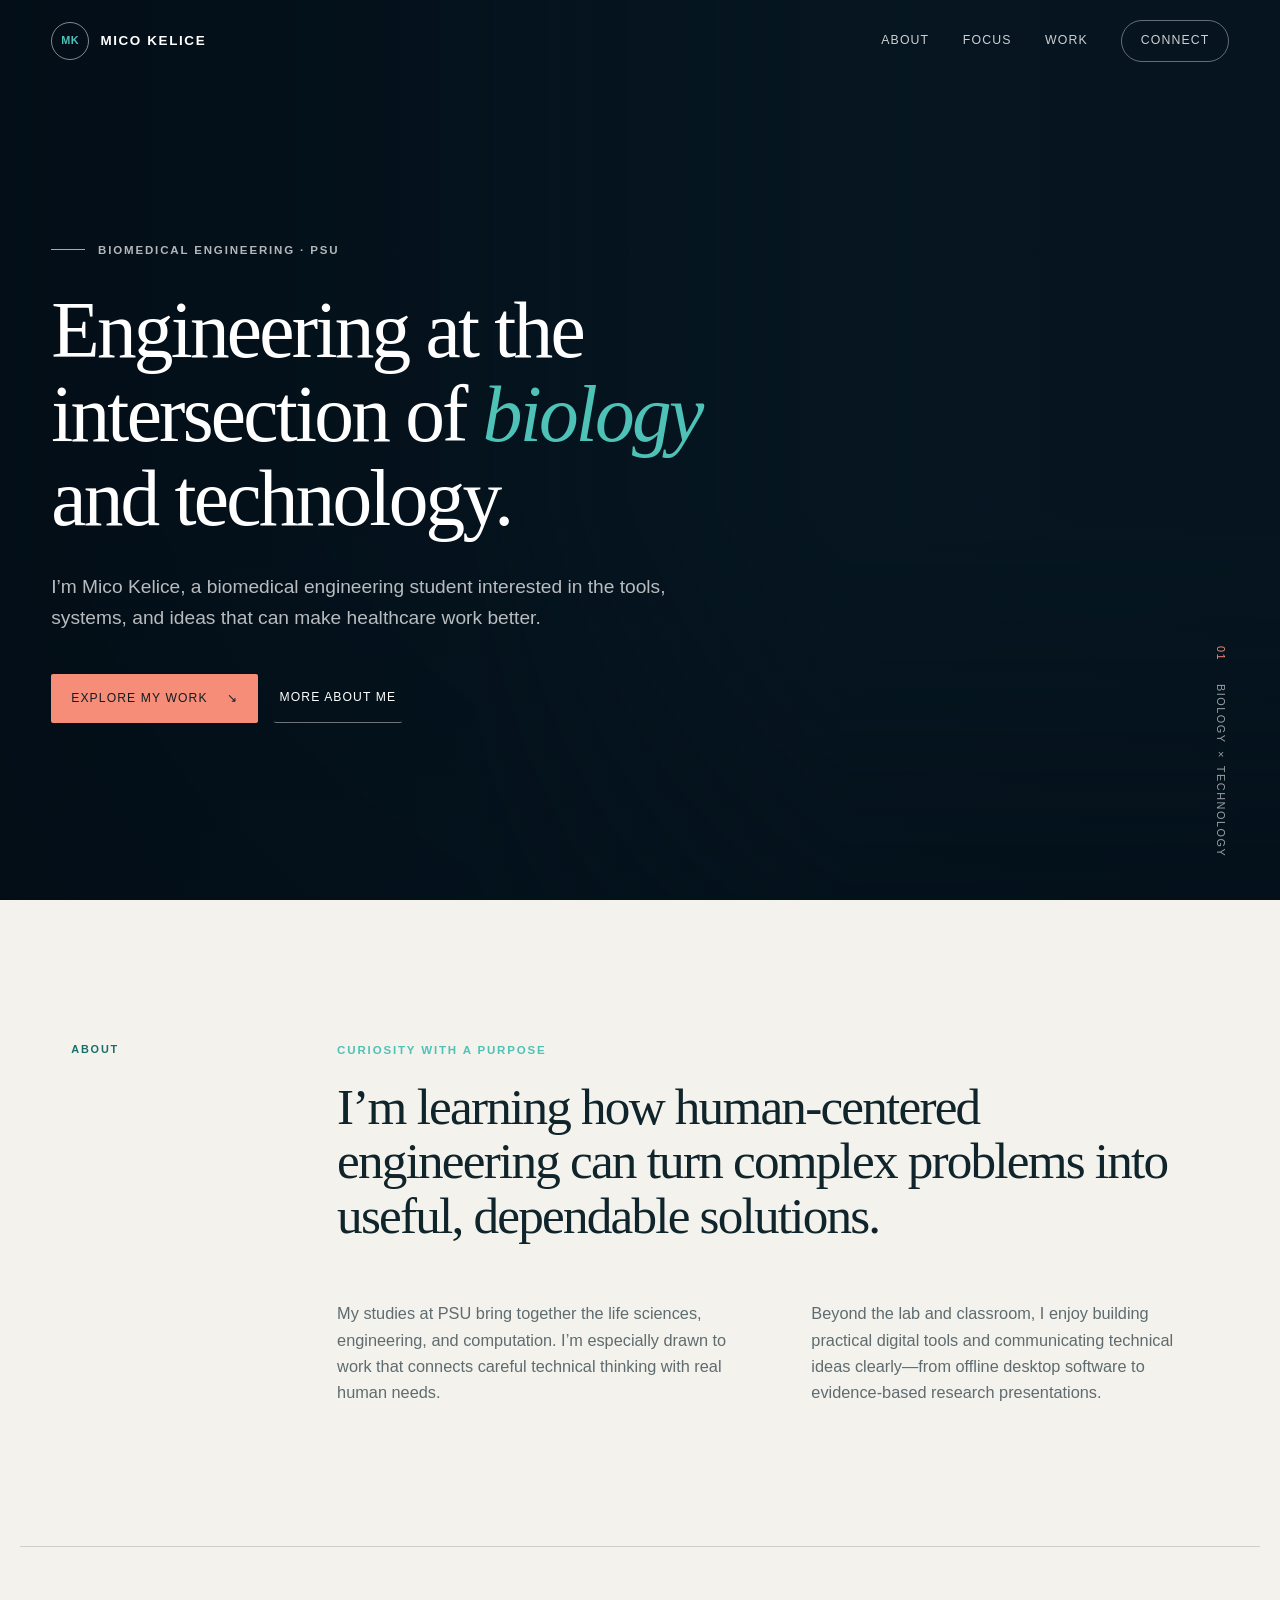
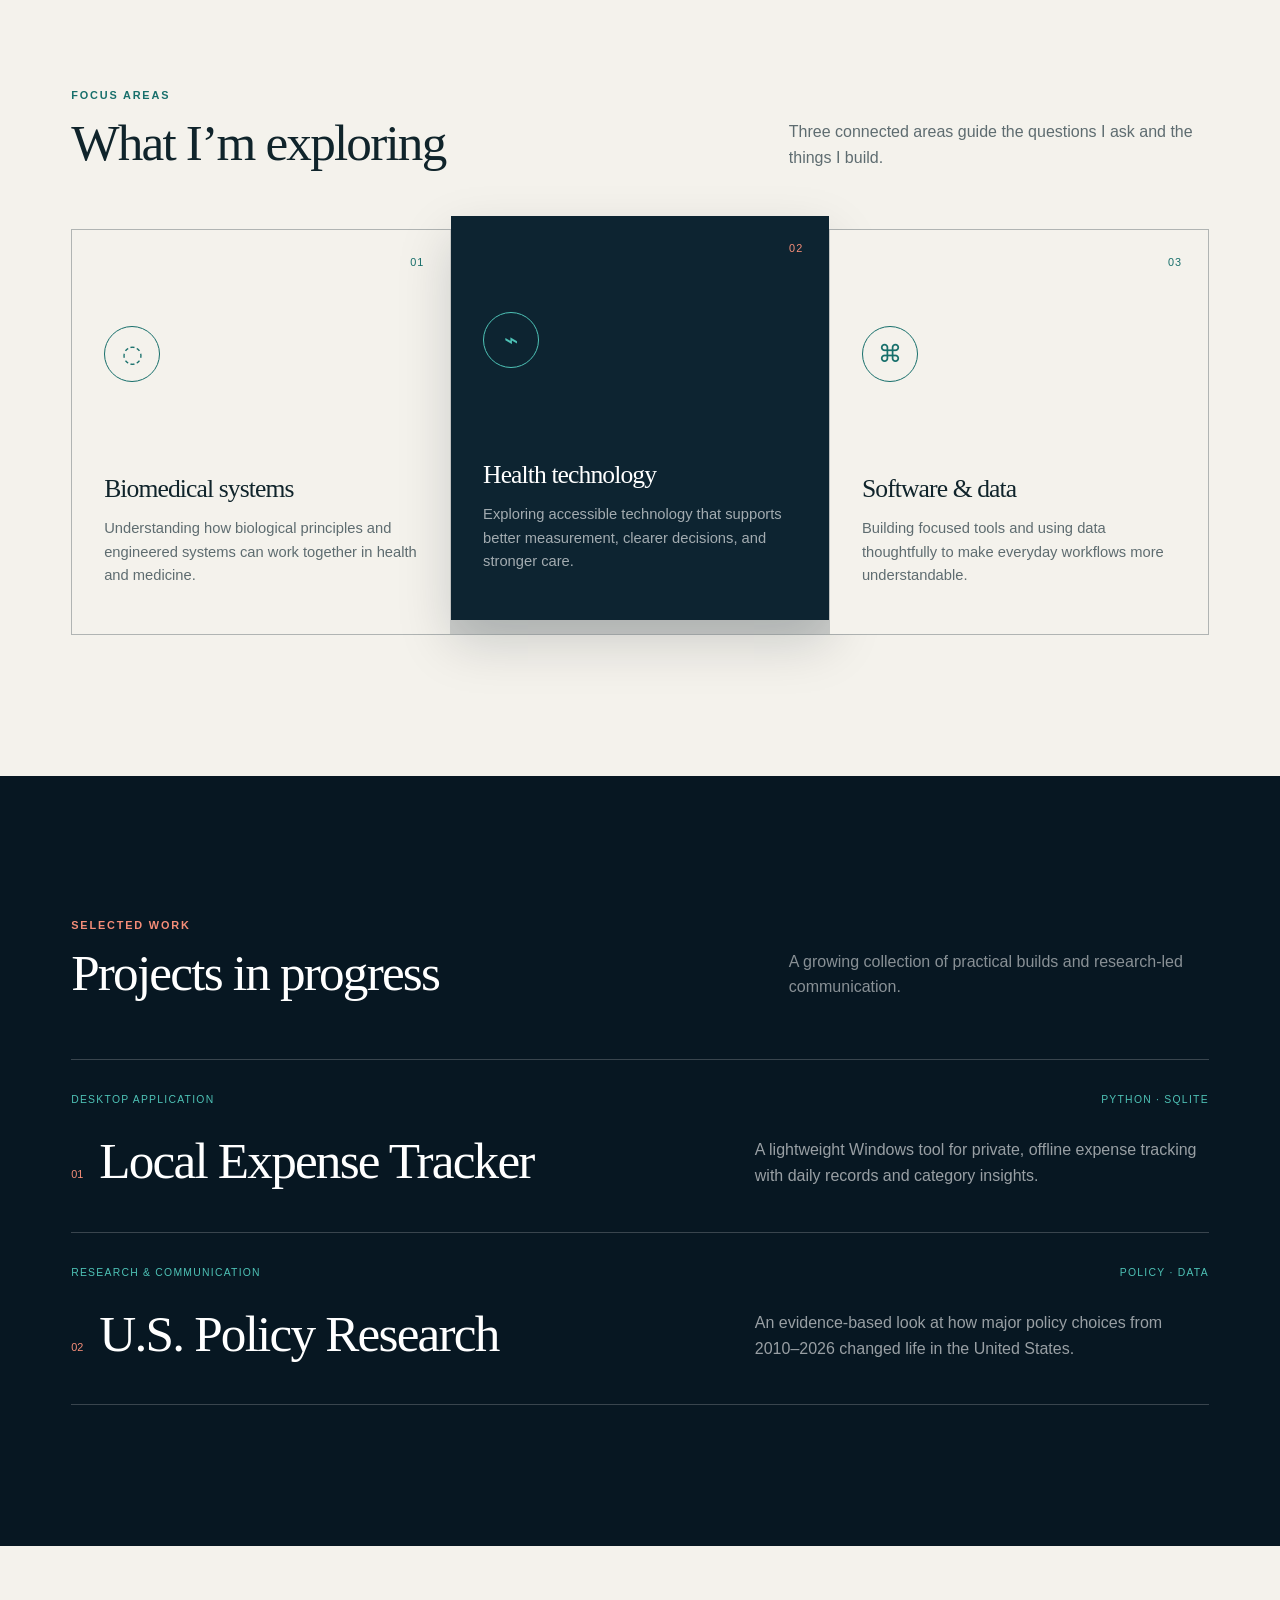
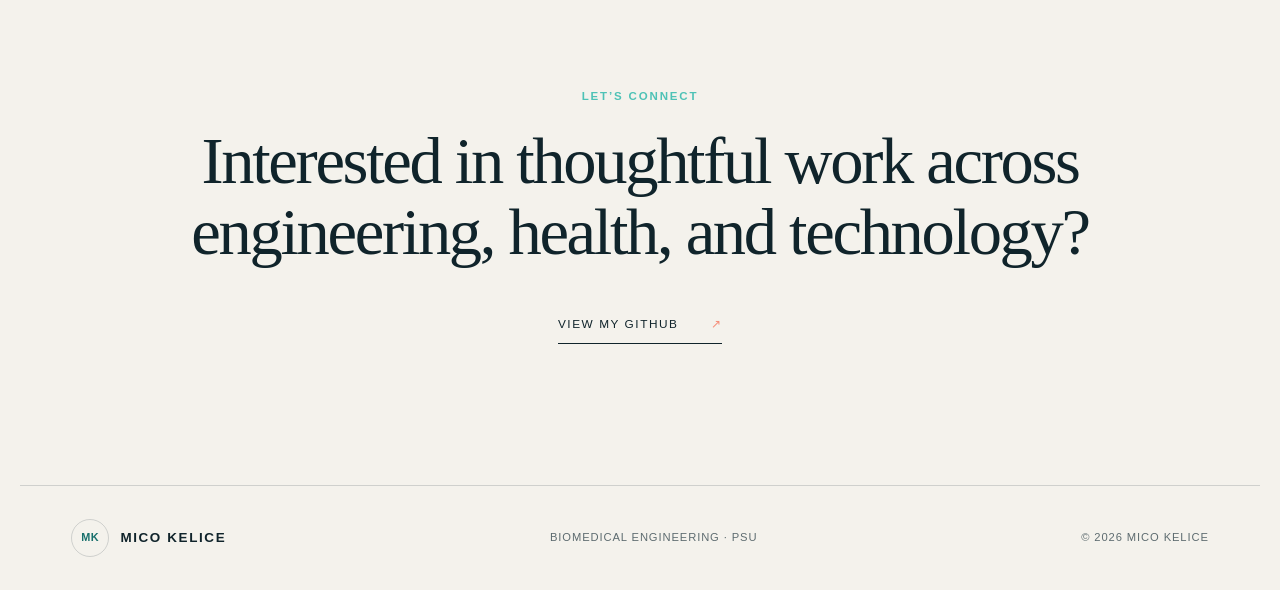
==== index.html @ 2e99b2d5 "Add complete personal homepage Responsive portfolio for mico23.site with custom biomedical artwork a" ====
<!doctype html>
<html lang="en">
<head>
  <meta charset="utf-8">
  <meta name="viewport" content="width=device-width, initial-scale=1">
  <meta name="description" content="Mico Kelice — Biomedical Engineering student at PSU exploring healthcare, technology, and thoughtful software.">
  <meta name="theme-color" content="#071722">
  <meta property="og:title" content="Mico Kelice — Biomedical Engineering">
  <meta property="og:description" content="Engineering at the intersection of biology and technology.">
  <meta property="og:type" content="website">
  <meta property="og:image" content="assets/biomedical-hero.png">
  <title>Mico Kelice | Biomedical Engineering</title>
  <link rel="stylesheet" href="styles.css">
  <script src="script.js" defer></script>
</head>
<body>
  <a class="skip-link" href="#main">Skip to content</a>

  <header class="site-header" data-header>
    <a class="brand" href="#top" aria-label="Mico Kelice, home">
      <span class="brand-mark" aria-hidden="true">MK</span>
      <span>Mico Kelice</span>
    </a>
    <button class="menu-button" type="button" aria-expanded="false" aria-controls="site-nav" data-menu-button>
      <span class="sr-only">Open navigation</span>
      <span></span><span></span>
    </button>
    <nav id="site-nav" class="site-nav" aria-label="Main navigation" data-nav>
      <a href="#about">About</a>
      <a href="#focus">Focus</a>
      <a href="#work">Work</a>
      <a class="nav-cta" href="#contact">Connect</a>
    </nav>
  </header>

  <main id="main">
    <section class="hero" id="top" aria-labelledby="hero-title">
      <div class="hero-image" role="img" aria-label="Abstract cells, an ECG waveform, and circuit-like microfluidic channels"></div>
      <div class="hero-shade"></div>
      <div class="hero-content">
        <p class="eyebrow"><span></span> Biomedical Engineering · PSU</p>
        <h1 id="hero-title">Engineering at the intersection of <em>biology</em> and technology.</h1>
        <p class="hero-copy">I’m Mico Kelice, a biomedical engineering student interested in the tools, systems, and ideas that can make healthcare work better.</p>
        <div class="hero-actions">
          <a class="button button-primary" href="#work">Explore my work <span aria-hidden="true">↘</span></a>
          <a class="button button-quiet" href="#about">More about me</a>
        </div>
      </div>
      <div class="hero-index" aria-hidden="true"><span>01</span><span>Biology × Technology</span></div>
    </section>

    <section class="intro section" id="about" aria-labelledby="about-title">
      <div class="section-label">About</div>
      <div class="intro-content">
        <p class="overline">Curiosity with a purpose</p>
        <h2 id="about-title">I’m learning how human-centered engineering can turn complex problems into useful, dependable solutions.</h2>
        <div class="intro-grid">
          <p>My studies at PSU bring together the life sciences, engineering, and computation. I’m especially drawn to work that connects careful technical thinking with real human needs.</p>
          <p>Beyond the lab and classroom, I enjoy building practical digital tools and communicating technical ideas clearly—from offline desktop software to evidence-based research presentations.</p>
        </div>
      </div>
    </section>

    <section class="focus section" id="focus" aria-labelledby="focus-title">
      <div class="section-heading">
        <div>
          <div class="section-label">Focus areas</div>
          <h2 id="focus-title">What I’m exploring</h2>
        </div>
        <p>Three connected areas guide the questions I ask and the things I build.</p>
      </div>
      <div class="focus-grid">
        <article class="focus-card">
          <span class="card-number">01</span>
          <div class="focus-icon" aria-hidden="true">◌</div>
          <h3>Biomedical systems</h3>
          <p>Understanding how biological principles and engineered systems can work together in health and medicine.</p>
        </article>
        <article class="focus-card featured">
          <span class="card-number">02</span>
          <div class="focus-icon" aria-hidden="true">⌁</div>
          <h3>Health technology</h3>
          <p>Exploring accessible technology that supports better measurement, clearer decisions, and stronger care.</p>
        </article>
        <article class="focus-card">
          <span class="card-number">03</span>
          <div class="focus-icon" aria-hidden="true">⌘</div>
          <h3>Software &amp; data</h3>
          <p>Building focused tools and using data thoughtfully to make everyday workflows more understandable.</p>
        </article>
      </div>
    </section>

    <section class="work section" id="work" aria-labelledby="work-title">
      <div class="section-heading light">
        <div>
          <div class="section-label">Selected work</div>
          <h2 id="work-title">Projects in progress</h2>
        </div>
        <p>A growing collection of practical builds and research-led communication.</p>
      </div>
      <div class="project-list">
        <article class="project">
          <div class="project-meta"><span>Desktop application</span><span>Python · SQLite</span></div>
          <div class="project-main">
            <div><span class="project-number">01</span><h3>Local Expense Tracker</h3></div>
            <p>A lightweight Windows tool for private, offline expense tracking with daily records and category insights.</p>
          </div>
        </article>
        <article class="project">
          <div class="project-meta"><span>Research &amp; communication</span><span>Policy · Data</span></div>
          <div class="project-main">
            <div><span class="project-number">02</span><h3>U.S. Policy Research</h3></div>
            <p>An evidence-based look at how major policy choices from 2010–2026 changed life in the United States.</p>
          </div>
        </article>
      </div>
    </section>

    <section class="contact section" id="contact" aria-labelledby="contact-title">
      <p class="overline">Let’s connect</p>
      <h2 id="contact-title">Interested in thoughtful work across engineering, health, and technology?</h2>
      <a class="contact-link" href="https://github.com/MICOKELICE" target="_blank" rel="noopener noreferrer">
        View my GitHub <span aria-hidden="true">↗</span>
      </a>
    </section>
  </main>

  <footer>
    <a class="brand footer-brand" href="#top"><span class="brand-mark" aria-hidden="true">MK</span><span>Mico Kelice</span></a>
    <p>Biomedical Engineering · PSU</p>
    <p>© <span data-year></span> Mico Kelice</p>
  </footer>
</body>
</html>
---- styles.css ----
:root {
  --navy: #071722;
  --navy-soft: #0d2431;
  --paper: #f4f2ec;
  --white: #fffefa;
  --ink: #10242b;
  --muted: #5e6c70;
  --teal: #4ec2b6;
  --teal-dark: #176f6b;
  --coral: #f58d78;
  --line: rgba(16, 36, 43, .16);
  --max: 1240px;
  --pad: clamp(1.25rem, 4vw, 4rem);
}

* { box-sizing: border-box; }
html { scroll-behavior: smooth; }
body { margin: 0; background: var(--paper); color: var(--ink); font-family: "Segoe UI", Arial, sans-serif; line-height: 1.6; }
a { color: inherit; }
button, a { -webkit-tap-highlight-color: transparent; }
.sr-only { position: absolute; width: 1px; height: 1px; padding: 0; margin: -1px; overflow: hidden; clip: rect(0, 0, 0, 0); white-space: nowrap; border: 0; }
.skip-link { position: fixed; left: 1rem; top: -5rem; z-index: 100; background: var(--white); color: var(--ink); padding: .7rem 1rem; border-radius: .25rem; }
.skip-link:focus { top: 1rem; }

.site-header { position: fixed; z-index: 20; top: 0; left: 0; right: 0; height: 82px; padding: 0 var(--pad); display: flex; align-items: center; justify-content: space-between; color: white; transition: background .25s, height .25s, box-shadow .25s; }
.site-header.scrolled { height: 68px; background: rgba(7, 23, 34, .94); backdrop-filter: blur(14px); box-shadow: 0 1px rgba(255,255,255,.08); }
.brand { display: inline-flex; align-items: center; gap: .7rem; color: inherit; text-decoration: none; font-size: .84rem; letter-spacing: .12em; text-transform: uppercase; font-weight: 650; }
.brand-mark { width: 38px; height: 38px; display: grid; place-items: center; border: 1px solid rgba(255,255,255,.5); border-radius: 50%; color: var(--teal); font-size: .68rem; letter-spacing: .05em; }
.site-nav { display: flex; align-items: center; gap: 2.1rem; }
.site-nav a { position: relative; color: rgba(255,255,255,.8); text-decoration: none; font-size: .77rem; letter-spacing: .09em; text-transform: uppercase; }
.site-nav a:not(.nav-cta)::after { content: ""; position: absolute; left: 0; right: 100%; bottom: -.45rem; height: 1px; background: var(--teal); transition: right .2s; }
.site-nav a:hover::after, .site-nav a:focus-visible::after { right: 0; }
.site-nav a:hover, .site-nav a:focus-visible { color: white; }
.site-nav .nav-cta { border: 1px solid rgba(255,255,255,.38); border-radius: 100px; padding: .62rem 1.15rem; }
.site-nav .nav-cta:hover { background: white; color: var(--navy); }
.menu-button { display: none; }

.hero { position: relative; min-height: 760px; height: 100svh; background: var(--navy); color: white; overflow: hidden; display: flex; align-items: center; }
.hero-image { position: absolute; inset: 0; background: url("assets/biomedical-hero.png") center / cover no-repeat; animation: reveal 1.4s ease both; }
.hero-shade { position: absolute; inset: 0; background: linear-gradient(90deg, rgba(3,14,23,.96) 0%, rgba(4,18,28,.82) 37%, rgba(4,19,29,.22) 66%, rgba(3,14,23,.22) 100%), linear-gradient(0deg, rgba(3,14,23,.58), transparent 44%); }
.hero-content { position: relative; z-index: 2; width: min(790px, 73%); padding: 7rem var(--pad) 3rem; }
.eyebrow, .overline { margin: 0 0 1.8rem; color: var(--teal); font-size: .72rem; font-weight: 700; letter-spacing: .16em; text-transform: uppercase; }
.eyebrow { display: flex; align-items: center; gap: .8rem; color: rgba(255,255,255,.7); }
.eyebrow span { width: 34px; height: 1px; background: var(--coral); }
h1, h2, h3 { margin: 0; font-weight: 520; line-height: 1.06; letter-spacing: -.035em; }
h1 { max-width: 790px; font-family: Georgia, "Times New Roman", serif; font-size: clamp(3rem, 6.2vw, 6.4rem); }
h1 em { color: var(--teal); font-weight: 400; }
.hero-copy { max-width: 620px; margin: 2rem 0 0; color: rgba(255,255,255,.72); font-size: clamp(1rem, 1.5vw, 1.22rem); }
.hero-actions { display: flex; gap: 1rem; align-items: center; margin-top: 2.5rem; }
.button { display: inline-flex; align-items: center; justify-content: center; gap: 1.2rem; padding: .92rem 1.25rem; text-decoration: none; font-size: .76rem; letter-spacing: .09em; text-transform: uppercase; border-radius: 2px; transition: transform .2s, background .2s, color .2s; }
.button:hover { transform: translateY(-2px); }
.button-primary { background: var(--coral); color: #101d22; }
.button-primary:hover { background: #ffad9d; }
.button-quiet { color: white; border-bottom: 1px solid rgba(255,255,255,.42); padding-left: .35rem; padding-right: .35rem; }
.hero-index { position: absolute; z-index: 2; right: var(--pad); bottom: 2.7rem; display: flex; gap: 1.4rem; align-items: center; color: rgba(255,255,255,.6); font-size: .68rem; letter-spacing: .14em; text-transform: uppercase; writing-mode: vertical-rl; }
.hero-index span:first-child { color: var(--coral); }

.section { max-width: var(--max); margin: 0 auto; padding: clamp(6rem, 11vw, 10rem) var(--pad); }
.section-label { color: var(--teal-dark); font-size: .68rem; letter-spacing: .17em; text-transform: uppercase; font-weight: 750; }
.intro { display: grid; grid-template-columns: minmax(130px, 1fr) minmax(0, 4fr); gap: 3rem; }
.intro h2 { max-width: 1000px; font-family: Georgia, "Times New Roman", serif; font-size: clamp(2.2rem, 4vw, 4.2rem); }
.intro-grid { display: grid; grid-template-columns: 1fr 1fr; gap: clamp(2rem, 6vw, 7rem); margin-top: 3.6rem; color: var(--muted); font-size: 1.02rem; }
.intro-grid p { margin: 0; }
.overline { margin-bottom: 1.3rem; }

.focus { border-top: 1px solid var(--line); }
.section-heading { display: flex; justify-content: space-between; align-items: end; gap: 3rem; margin-bottom: 3.7rem; }
.section-heading h2 { margin-top: .7rem; font-family: Georgia, "Times New Roman", serif; font-size: clamp(2.4rem, 4vw, 4rem); }
.section-heading > p { max-width: 420px; margin: 0; color: var(--muted); }
.focus-grid { display: grid; grid-template-columns: repeat(3, 1fr); gap: 1px; background: var(--line); border: 1px solid var(--line); }
.focus-card { position: relative; min-height: 360px; padding: 2rem; background: var(--paper); transition: transform .25s, background .25s, color .25s; }
.focus-card.featured { background: var(--navy-soft); color: white; transform: translateY(-14px); box-shadow: 0 22px 50px rgba(7,23,34,.17); }
.focus-card:hover { transform: translateY(-8px); }
.focus-card.featured:hover { transform: translateY(-20px); }
.card-number { position: absolute; right: 1.6rem; top: 1.5rem; color: var(--teal-dark); font-size: .68rem; letter-spacing: .1em; }
.featured .card-number { color: var(--coral); }
.focus-icon { width: 56px; height: 56px; display: grid; place-items: center; margin: 4rem 0 5.8rem; border: 1px solid currentColor; border-radius: 50%; color: var(--teal-dark); font-size: 1.5rem; }
.featured .focus-icon { color: var(--teal); }
.focus-card h3 { font-family: Georgia, "Times New Roman", serif; font-size: 1.6rem; }
.focus-card p { color: var(--muted); font-size: .92rem; }
.featured p { color: rgba(255,255,255,.62); }

.work { max-width: none; background: var(--navy); color: white; padding-left: max(var(--pad), calc((100vw - var(--max)) / 2 + var(--pad))); padding-right: max(var(--pad), calc((100vw - var(--max)) / 2 + var(--pad))); }
.section-heading.light .section-label { color: var(--coral); }
.section-heading.light > p { color: rgba(255,255,255,.52); }
.project-list { border-top: 1px solid rgba(255,255,255,.2); }
.project { padding: 2rem 0 2.7rem; border-bottom: 1px solid rgba(255,255,255,.2); }
.project-meta { display: flex; justify-content: space-between; margin-bottom: 1.6rem; color: var(--teal); font-size: .65rem; letter-spacing: .12em; text-transform: uppercase; }
.project-main { display: grid; grid-template-columns: 1.4fr 1fr; align-items: end; gap: 3rem; }
.project-main > div { display: flex; align-items: baseline; gap: 1rem; }
.project-number { color: var(--coral); font-size: .68rem; }
.project h3 { font-family: Georgia, "Times New Roman", serif; font-size: clamp(2rem, 4vw, 3.8rem); }
.project p { max-width: 470px; margin: 0; color: rgba(255,255,255,.59); }

.contact { text-align: center; max-width: 1000px; }
.contact h2 { font-family: Georgia, "Times New Roman", serif; font-size: clamp(2.4rem, 5.2vw, 5rem); }
.contact-link { display: inline-flex; gap: 2rem; align-items: center; margin-top: 3rem; padding-bottom: .55rem; border-bottom: 1px solid var(--ink); text-decoration: none; font-size: .74rem; letter-spacing: .13em; text-transform: uppercase; }
.contact-link span { color: var(--coral); transition: transform .2s; }
.contact-link:hover span { transform: translate(3px, -3px); }
footer { max-width: var(--max); margin: 0 auto; padding: 2rem var(--pad); border-top: 1px solid var(--line); display: flex; justify-content: space-between; align-items: center; gap: 1rem; color: var(--muted); font-size: .7rem; letter-spacing: .08em; text-transform: uppercase; }
.footer-brand { color: var(--ink); }
.footer-brand .brand-mark { border-color: var(--line); color: var(--teal-dark); }

@keyframes reveal { from { opacity: 0; transform: scale(1.025); } to { opacity: 1; transform: scale(1); } }

@media (max-width: 820px) {
  .menu-button { display: grid; gap: 6px; width: 42px; height: 42px; place-content: center; background: transparent; border: 1px solid rgba(255,255,255,.3); border-radius: 50%; color: white; }
  .menu-button span:not(.sr-only) { display: block; width: 17px; height: 1px; background: currentColor; transition: transform .2s; }
  .menu-button[aria-expanded="true"] span:nth-child(2) { transform: translateY(3.5px) rotate(45deg); }
  .menu-button[aria-expanded="true"] span:nth-child(3) { transform: translateY(-3.5px) rotate(-45deg); }
  .site-nav { position: absolute; top: 100%; left: 0; right: 0; display: none; padding: 1.4rem var(--pad) 2rem; background: rgba(7,23,34,.97); flex-direction: column; align-items: stretch; gap: 0; }
  .site-nav.open { display: flex; }
  .site-nav a { padding: .85rem 0; }
  .site-nav .nav-cta { text-align: center; margin-top: .5rem; }
  .hero { min-height: 700px; }
  .hero-content { width: 100%; padding-top: 7rem; }
  .hero-image { background-position: 62% center; opacity: .72; }
  .hero-shade { background: linear-gradient(90deg, rgba(3,14,23,.96), rgba(4,18,28,.58)), linear-gradient(0deg, rgba(3,14,23,.7), transparent); }
  .hero-index { display: none; }
  .intro { grid-template-columns: 1fr; }
  .intro-grid, .project-main { grid-template-columns: 1fr; gap: 1.5rem; }
  .section-heading { display: block; }
  .section-heading > p { margin-top: 1.4rem; }
  .focus-grid { grid-template-columns: 1fr; }
  .focus-card, .focus-card.featured { min-height: auto; transform: none; }
  .focus-card:hover, .focus-card.featured:hover { transform: none; }
  .focus-icon { margin: 2.7rem 0; }
  footer { flex-direction: column; text-align: center; }
}

@media (max-width: 500px) {
  .hero-actions { align-items: stretch; flex-direction: column; }
  .hero-content { padding-bottom: 2rem; }
  h1 { font-size: clamp(2.7rem, 14vw, 4rem); }
  .intro-grid { grid-template-columns: 1fr; }
  .project-meta { gap: 1rem; }
}

@media (prefers-reduced-motion: reduce) {
  html { scroll-behavior: auto; }
  *, *::before, *::after { animation-duration: .01ms !important; animation-iteration-count: 1 !important; transition-duration: .01ms !important; }
}
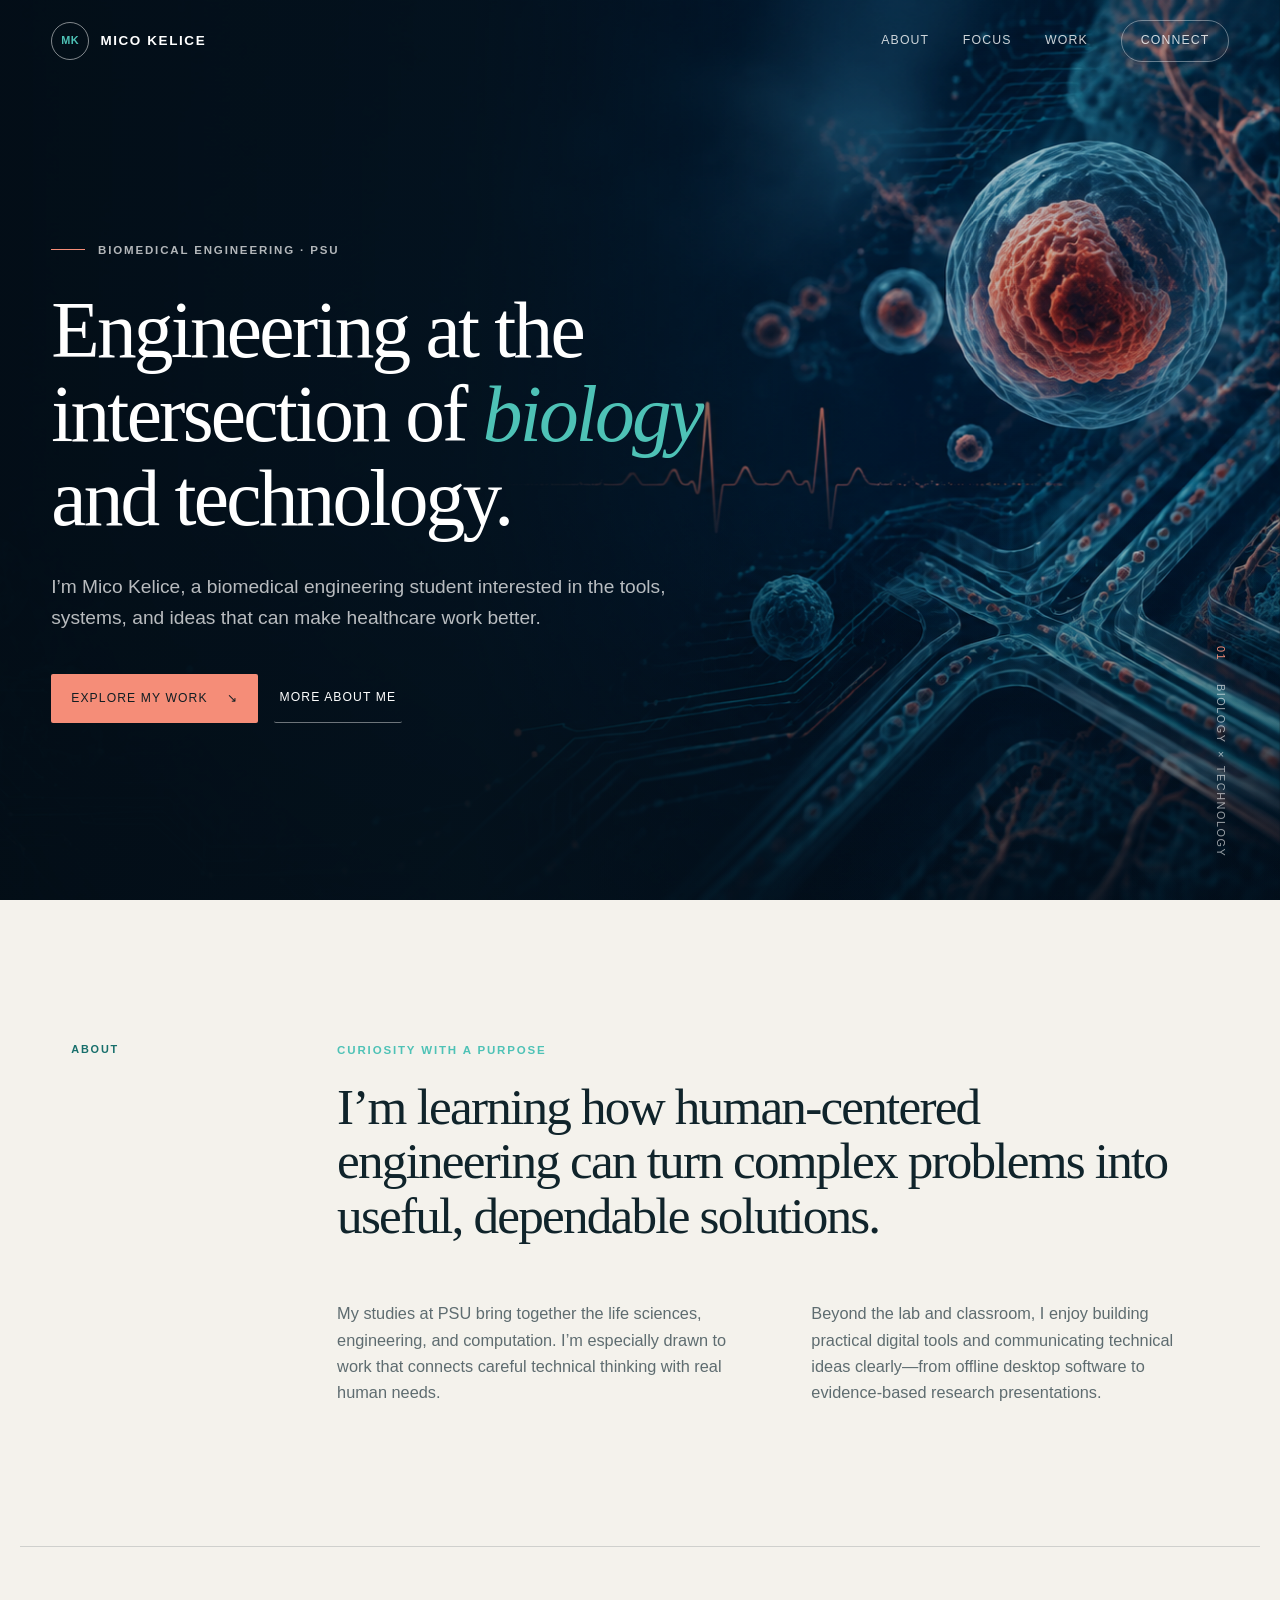
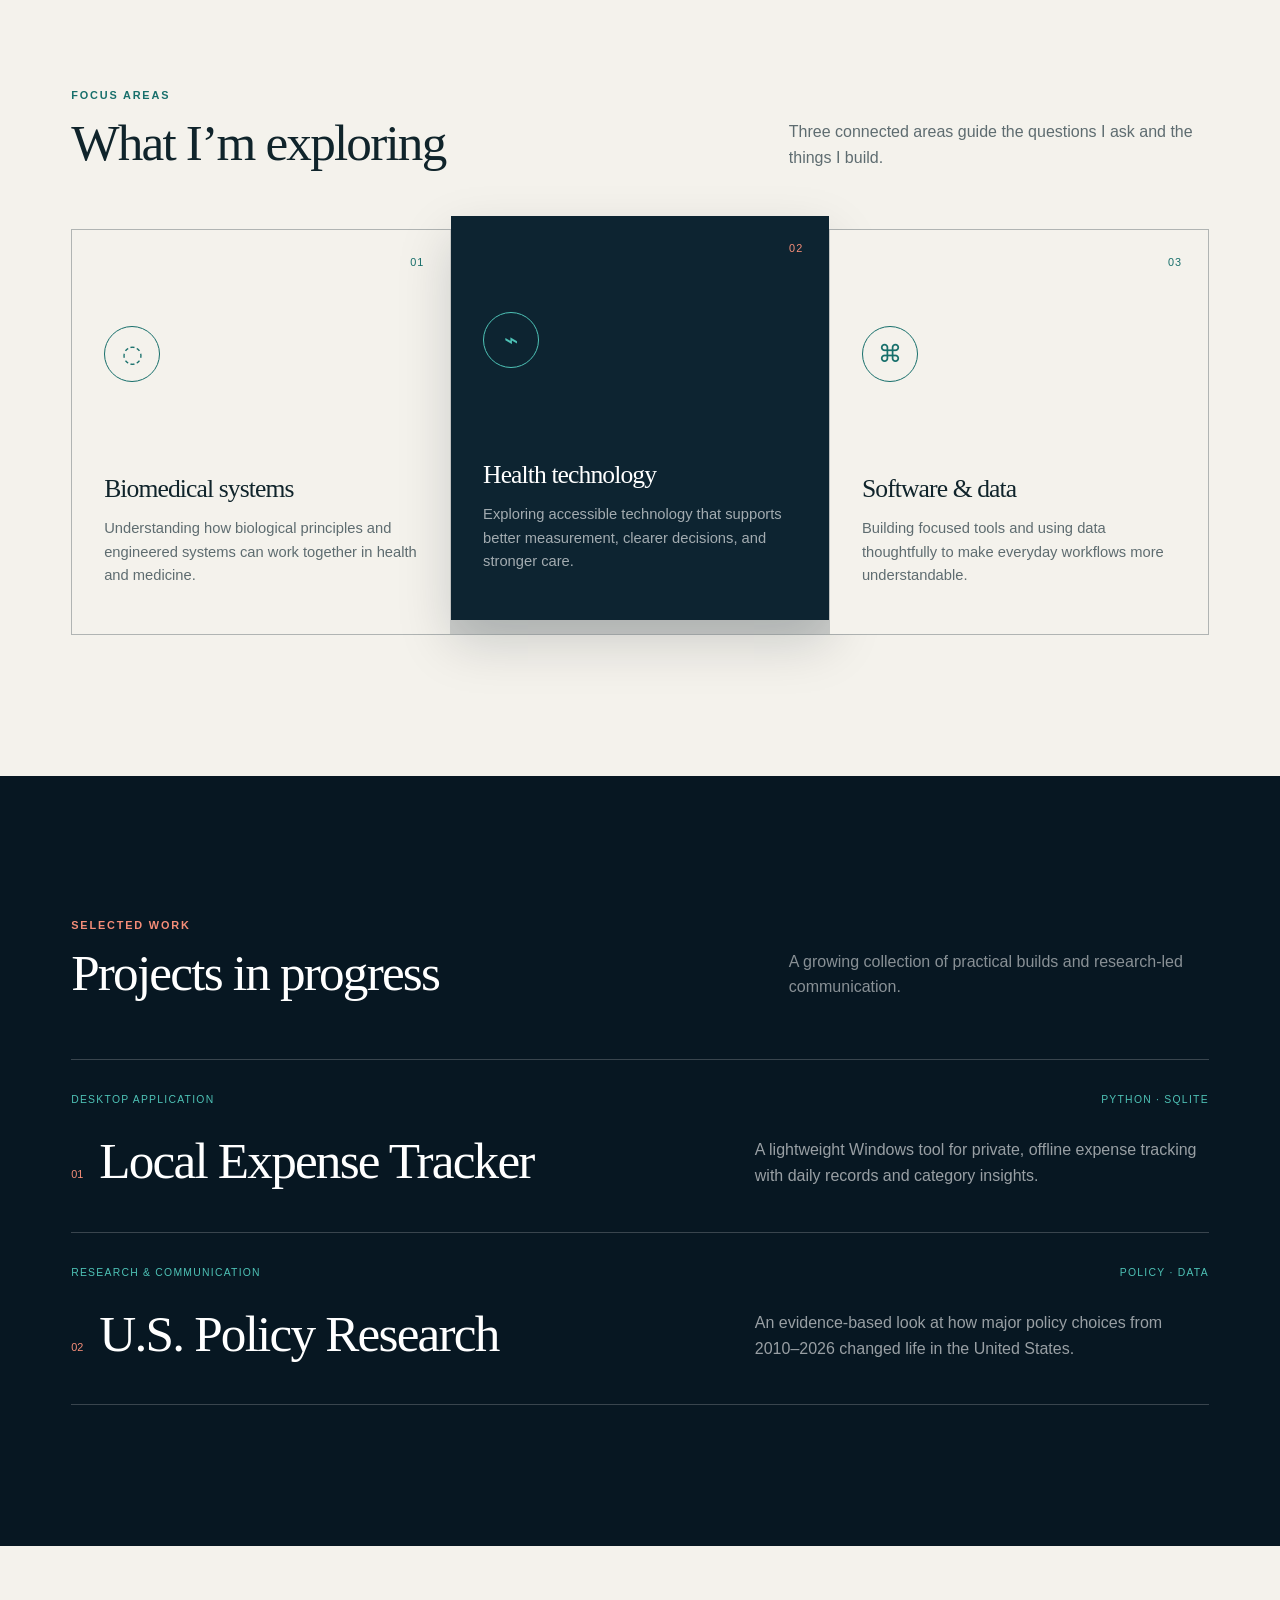
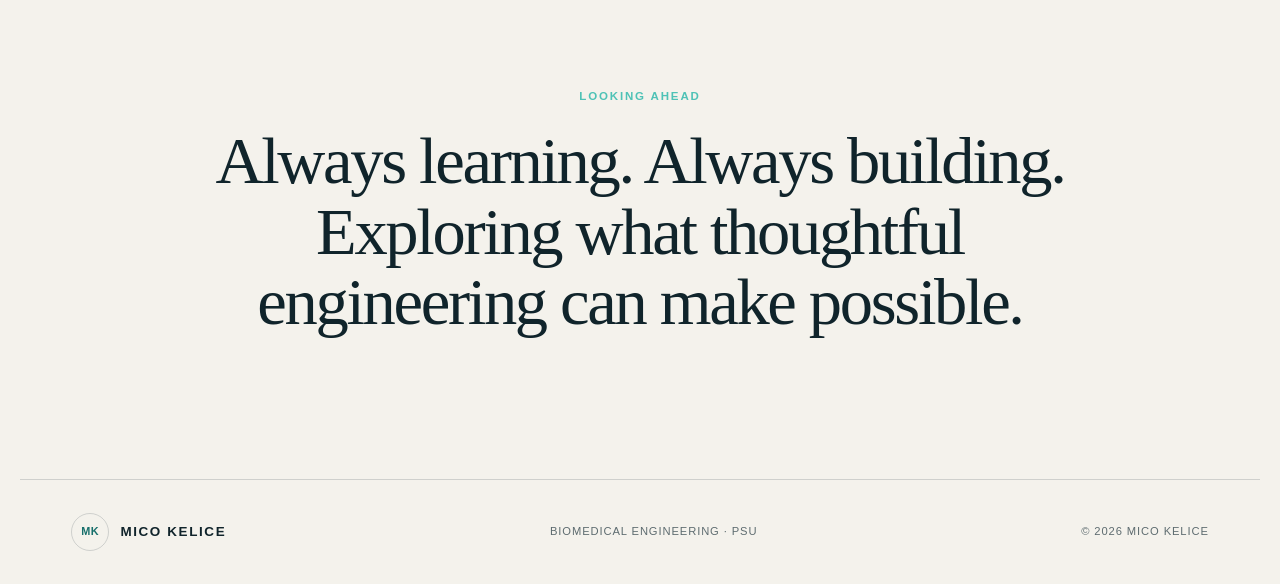
==== commit 66c458d2: "Remove public GitHub profile link Replace the external profile call-to-action with a neutral closing" ====
--- a/index.html
+++ b/index.html
@@ -118,11 +118,8 @@
     </section>
 
     <section class="contact section" id="contact" aria-labelledby="contact-title">
-      <p class="overline">Let’s connect</p>
-      <h2 id="contact-title">Interested in thoughtful work across engineering, health, and technology?</h2>
-      <a class="contact-link" href="https://github.com/MICOKELICE" target="_blank" rel="noopener noreferrer">
-        View my GitHub <span aria-hidden="true">↗</span>
-      </a>
+      <p class="overline">Looking ahead</p>
+      <h2 id="contact-title">Always learning. Always building. Exploring what thoughtful engineering can make possible.</h2>
     </section>
   </main>
 
--- a/styles.css
+++ b/styles.css
@@ -94,9 +94,6 @@
 
 .contact { text-align: center; max-width: 1000px; }
 .contact h2 { font-family: Georgia, "Times New Roman", serif; font-size: clamp(2.4rem, 5.2vw, 5rem); }
-.contact-link { display: inline-flex; gap: 2rem; align-items: center; margin-top: 3rem; padding-bottom: .55rem; border-bottom: 1px solid var(--ink); text-decoration: none; font-size: .74rem; letter-spacing: .13em; text-transform: uppercase; }
-.contact-link span { color: var(--coral); transition: transform .2s; }
-.contact-link:hover span { transform: translate(3px, -3px); }
 footer { max-width: var(--max); margin: 0 auto; padding: 2rem var(--pad); border-top: 1px solid var(--line); display: flex; justify-content: space-between; align-items: center; gap: 1rem; color: var(--muted); font-size: .7rem; letter-spacing: .08em; text-transform: uppercase; }
 .footer-brand { color: var(--ink); }
 .footer-brand .brand-mark { border-color: var(--line); color: var(--teal-dark); }
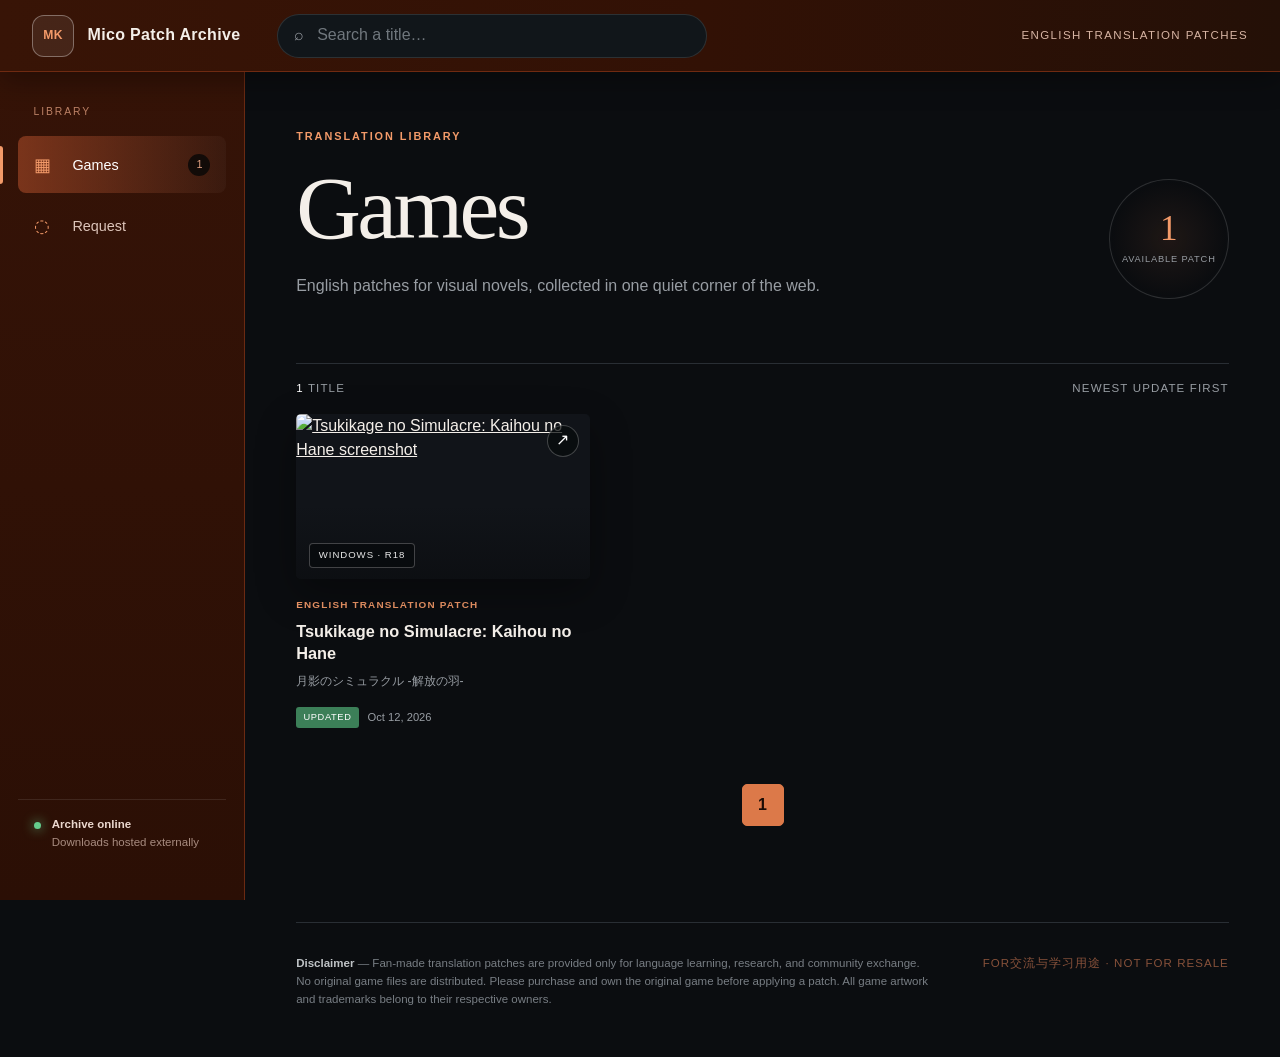
==== commit ed2cdba4: "Redesign site as VN patch library" ====
--- a/index.html
+++ b/index.html
@@ -3,130 +3,61 @@
 <head>
   <meta charset="utf-8">
   <meta name="viewport" content="width=device-width, initial-scale=1">
-  <meta name="description" content="Mico Kelice — Biomedical Engineering student at PSU exploring healthcare, technology, and thoughtful software.">
-  <meta name="theme-color" content="#071722">
-  <meta property="og:title" content="Mico Kelice — Biomedical Engineering">
-  <meta property="og:description" content="Engineering at the intersection of biology and technology.">
-  <meta property="og:type" content="website">
-  <meta property="og:image" content="assets/biomedical-hero.png">
-  <title>Mico Kelice | Biomedical Engineering</title>
+  <meta name="description" content="English visual novel translation patches, downloads, and community requests.">
+  <meta name="theme-color" content="#0b0d10">
+  <title>Games · Mico Patch Archive</title>
   <link rel="stylesheet" href="styles.css">
-  <script src="script.js" defer></script>
+  <script src="games.js" defer></script>
+  <script src="app.js" defer></script>
 </head>
-<body>
+<body data-page="games">
   <a class="skip-link" href="#main">Skip to content</a>
-
-  <header class="site-header" data-header>
-    <a class="brand" href="#top" aria-label="Mico Kelice, home">
-      <span class="brand-mark" aria-hidden="true">MK</span>
-      <span>Mico Kelice</span>
-    </a>
-    <button class="menu-button" type="button" aria-expanded="false" aria-controls="site-nav" data-menu-button>
-      <span class="sr-only">Open navigation</span>
-      <span></span><span></span>
-    </button>
-    <nav id="site-nav" class="site-nav" aria-label="Main navigation" data-nav>
-      <a href="#about">About</a>
-      <a href="#focus">Focus</a>
-      <a href="#work">Work</a>
-      <a class="nav-cta" href="#contact">Connect</a>
-    </nav>
+  <header class="topbar">
+    <a class="wordmark" href="index.html" aria-label="Mico Patch Archive home"><span>MK</span><strong>Mico Patch Archive</strong></a>
+    <label class="search-box">
+      <span aria-hidden="true">⌕</span>
+      <input type="search" data-game-search placeholder="Search a title…" autocomplete="off">
+    </label>
+    <div class="topbar-note">English translation patches</div>
   </header>
 
-  <main id="main">
-    <section class="hero" id="top" aria-labelledby="hero-title">
-      <div class="hero-image" role="img" aria-label="Abstract cells, an ECG waveform, and circuit-like microfluidic channels"></div>
-      <div class="hero-shade"></div>
-      <div class="hero-content">
-        <p class="eyebrow"><span></span> Biomedical Engineering · PSU</p>
-        <h1 id="hero-title">Engineering at the intersection of <em>biology</em> and technology.</h1>
-        <p class="hero-copy">I’m Mico Kelice, a biomedical engineering student interested in the tools, systems, and ideas that can make healthcare work better.</p>
-        <div class="hero-actions">
-          <a class="button button-primary" href="#work">Explore my work <span aria-hidden="true">↘</span></a>
-          <a class="button button-quiet" href="#about">More about me</a>
-        </div>
+  <aside class="sidebar" data-sidebar>
+    <nav aria-label="Primary navigation">
+      <p class="nav-label">Library</p>
+      <a class="nav-item active" href="index.html"><span class="nav-icon">▦</span><span>Games</span><span class="nav-count" data-game-count>1</span></a>
+      <a class="nav-item" href="request.html"><span class="nav-icon">◌</span><span>Request</span></a>
+    </nav>
+    <div class="sidebar-foot">
+      <span class="status-dot"></span>
+      <p><strong>Archive online</strong><br>Downloads hosted externally</p>
+    </div>
+  </aside>
+
+  <main class="main" id="main">
+    <section class="page-intro">
+      <div>
+        <p class="eyebrow">Translation library</p>
+        <h1>Games</h1>
+        <p>English patches for visual novels, collected in one quiet corner of the web.</p>
       </div>
-      <div class="hero-index" aria-hidden="true"><span>01</span><span>Biology × Technology</span></div>
+      <div class="archive-stamp"><span data-game-count>1</span><small>available patch</small></div>
     </section>
 
-    <section class="intro section" id="about" aria-labelledby="about-title">
-      <div class="section-label">About</div>
-      <div class="intro-content">
-        <p class="overline">Curiosity with a purpose</p>
-        <h2 id="about-title">I’m learning how human-centered engineering can turn complex problems into useful, dependable solutions.</h2>
-        <div class="intro-grid">
-          <p>My studies at PSU bring together the life sciences, engineering, and computation. I’m especially drawn to work that connects careful technical thinking with real human needs.</p>
-          <p>Beyond the lab and classroom, I enjoy building practical digital tools and communicating technical ideas clearly—from offline desktop software to evidence-based research presentations.</p>
-        </div>
-      </div>
-    </section>
+    <div class="catalog-toolbar">
+      <p><span data-result-count>1</span> title</p>
+      <span class="sort-note">Newest update first</span>
+    </div>
 
-    <section class="focus section" id="focus" aria-labelledby="focus-title">
-      <div class="section-heading">
-        <div>
-          <div class="section-label">Focus areas</div>
-          <h2 id="focus-title">What I’m exploring</h2>
-        </div>
-        <p>Three connected areas guide the questions I ask and the things I build.</p>
-      </div>
-      <div class="focus-grid">
-        <article class="focus-card">
-          <span class="card-number">01</span>
-          <div class="focus-icon" aria-hidden="true">◌</div>
-          <h3>Biomedical systems</h3>
-          <p>Understanding how biological principles and engineered systems can work together in health and medicine.</p>
-        </article>
-        <article class="focus-card featured">
-          <span class="card-number">02</span>
-          <div class="focus-icon" aria-hidden="true">⌁</div>
-          <h3>Health technology</h3>
-          <p>Exploring accessible technology that supports better measurement, clearer decisions, and stronger care.</p>
-        </article>
-        <article class="focus-card">
-          <span class="card-number">03</span>
-          <div class="focus-icon" aria-hidden="true">⌘</div>
-          <h3>Software &amp; data</h3>
-          <p>Building focused tools and using data thoughtfully to make everyday workflows more understandable.</p>
-        </article>
-      </div>
-    </section>
+    <section class="game-grid" data-game-grid aria-live="polite"></section>
+    <div class="empty-state" data-empty hidden>
+      <span>⌕</span><h2>No games found</h2><p>Try another title or clear the search.</p>
+    </div>
+    <nav class="pagination" data-pagination aria-label="Game pages"></nav>
 
-    <section class="work section" id="work" aria-labelledby="work-title">
-      <div class="section-heading light">
-        <div>
-          <div class="section-label">Selected work</div>
-          <h2 id="work-title">Projects in progress</h2>
-        </div>
-        <p>A growing collection of practical builds and research-led communication.</p>
-      </div>
-      <div class="project-list">
-        <article class="project">
-          <div class="project-meta"><span>Desktop application</span><span>Python · SQLite</span></div>
-          <div class="project-main">
-            <div><span class="project-number">01</span><h3>Local Expense Tracker</h3></div>
-            <p>A lightweight Windows tool for private, offline expense tracking with daily records and category insights.</p>
-          </div>
-        </article>
-        <article class="project">
-          <div class="project-meta"><span>Research &amp; communication</span><span>Policy · Data</span></div>
-          <div class="project-main">
-            <div><span class="project-number">02</span><h3>U.S. Policy Research</h3></div>
-            <p>An evidence-based look at how major policy choices from 2010–2026 changed life in the United States.</p>
-          </div>
-        </article>
-      </div>
-    </section>
-
-    <section class="contact section" id="contact" aria-labelledby="contact-title">
-      <p class="overline">Looking ahead</p>
-      <h2 id="contact-title">Always learning. Always building. Exploring what thoughtful engineering can make possible.</h2>
-    </section>
+    <footer class="site-footer">
+      <p><strong>Disclaimer</strong> — Fan-made translation patches are provided only for language learning, research, and community exchange. No original game files are distributed. Please purchase and own the original game before applying a patch. All game artwork and trademarks belong to their respective owners.</p>
+      <span>For交流与学习用途 · Not for resale</span>
+    </footer>
   </main>
-
-  <footer>
-    <a class="brand footer-brand" href="#top"><span class="brand-mark" aria-hidden="true">MK</span><span>Mico Kelice</span></a>
-    <p>Biomedical Engineering · PSU</p>
-    <p>© <span data-year></span> Mico Kelice</p>
-  </footer>
 </body>
 </html>
--- a/styles.css
+++ b/styles.css
@@ -1,139 +1,231 @@
 :root {
-  --navy: #071722;
-  --navy-soft: #0d2431;
-  --paper: #f4f2ec;
-  --white: #fffefa;
-  --ink: #10242b;
-  --muted: #5e6c70;
-  --teal: #4ec2b6;
-  --teal-dark: #176f6b;
-  --coral: #f58d78;
-  --line: rgba(16, 36, 43, .16);
-  --max: 1240px;
-  --pad: clamp(1.25rem, 4vw, 4rem);
+  --bg: #0b0d10;
+  --panel: #111419;
+  --panel-2: #171b20;
+  --sidebar: #351307;
+  --sidebar-soft: #491b0b;
+  --accent: #dc7949;
+  --accent-bright: #f39a69;
+  --blue: #5cb8ff;
+  --text: #f4efe9;
+  --muted: #989da3;
+  --line: #292e34;
+  --good: #5fb681;
+  --danger: #e16a62;
+  --sidebar-width: 245px;
+  --topbar-height: 72px;
+  --content: 1240px;
 }
 
 * { box-sizing: border-box; }
 html { scroll-behavior: smooth; }
-body { margin: 0; background: var(--paper); color: var(--ink); font-family: "Segoe UI", Arial, sans-serif; line-height: 1.6; }
+body { margin: 0; background: var(--bg); color: var(--text); font-family: "Segoe UI", Arial, sans-serif; line-height: 1.55; }
+body.no-scroll { overflow: hidden; }
 a { color: inherit; }
+button, input { font: inherit; }
 button, a { -webkit-tap-highlight-color: transparent; }
-.sr-only { position: absolute; width: 1px; height: 1px; padding: 0; margin: -1px; overflow: hidden; clip: rect(0, 0, 0, 0); white-space: nowrap; border: 0; }
-.skip-link { position: fixed; left: 1rem; top: -5rem; z-index: 100; background: var(--white); color: var(--ink); padding: .7rem 1rem; border-radius: .25rem; }
+.skip-link { position: fixed; z-index: 100; left: 1rem; top: -5rem; padding: .7rem 1rem; background: white; color: #111; }
 .skip-link:focus { top: 1rem; }
 
-.site-header { position: fixed; z-index: 20; top: 0; left: 0; right: 0; height: 82px; padding: 0 var(--pad); display: flex; align-items: center; justify-content: space-between; color: white; transition: background .25s, height .25s, box-shadow .25s; }
-.site-header.scrolled { height: 68px; background: rgba(7, 23, 34, .94); backdrop-filter: blur(14px); box-shadow: 0 1px rgba(255,255,255,.08); }
-.brand { display: inline-flex; align-items: center; gap: .7rem; color: inherit; text-decoration: none; font-size: .84rem; letter-spacing: .12em; text-transform: uppercase; font-weight: 650; }
-.brand-mark { width: 38px; height: 38px; display: grid; place-items: center; border: 1px solid rgba(255,255,255,.5); border-radius: 50%; color: var(--teal); font-size: .68rem; letter-spacing: .05em; }
-.site-nav { display: flex; align-items: center; gap: 2.1rem; }
-.site-nav a { position: relative; color: rgba(255,255,255,.8); text-decoration: none; font-size: .77rem; letter-spacing: .09em; text-transform: uppercase; }
-.site-nav a:not(.nav-cta)::after { content: ""; position: absolute; left: 0; right: 100%; bottom: -.45rem; height: 1px; background: var(--teal); transition: right .2s; }
-.site-nav a:hover::after, .site-nav a:focus-visible::after { right: 0; }
-.site-nav a:hover, .site-nav a:focus-visible { color: white; }
-.site-nav .nav-cta { border: 1px solid rgba(255,255,255,.38); border-radius: 100px; padding: .62rem 1.15rem; }
-.site-nav .nav-cta:hover { background: white; color: var(--navy); }
-.menu-button { display: none; }
-
-.hero { position: relative; min-height: 760px; height: 100svh; background: var(--navy); color: white; overflow: hidden; display: flex; align-items: center; }
-.hero-image { position: absolute; inset: 0; background: url("assets/biomedical-hero.png") center / cover no-repeat; animation: reveal 1.4s ease both; }
-.hero-shade { position: absolute; inset: 0; background: linear-gradient(90deg, rgba(3,14,23,.96) 0%, rgba(4,18,28,.82) 37%, rgba(4,19,29,.22) 66%, rgba(3,14,23,.22) 100%), linear-gradient(0deg, rgba(3,14,23,.58), transparent 44%); }
-.hero-content { position: relative; z-index: 2; width: min(790px, 73%); padding: 7rem var(--pad) 3rem; }
-.eyebrow, .overline { margin: 0 0 1.8rem; color: var(--teal); font-size: .72rem; font-weight: 700; letter-spacing: .16em; text-transform: uppercase; }
-.eyebrow { display: flex; align-items: center; gap: .8rem; color: rgba(255,255,255,.7); }
-.eyebrow span { width: 34px; height: 1px; background: var(--coral); }
-h1, h2, h3 { margin: 0; font-weight: 520; line-height: 1.06; letter-spacing: -.035em; }
-h1 { max-width: 790px; font-family: Georgia, "Times New Roman", serif; font-size: clamp(3rem, 6.2vw, 6.4rem); }
-h1 em { color: var(--teal); font-weight: 400; }
-.hero-copy { max-width: 620px; margin: 2rem 0 0; color: rgba(255,255,255,.72); font-size: clamp(1rem, 1.5vw, 1.22rem); }
-.hero-actions { display: flex; gap: 1rem; align-items: center; margin-top: 2.5rem; }
-.button { display: inline-flex; align-items: center; justify-content: center; gap: 1.2rem; padding: .92rem 1.25rem; text-decoration: none; font-size: .76rem; letter-spacing: .09em; text-transform: uppercase; border-radius: 2px; transition: transform .2s, background .2s, color .2s; }
-.button:hover { transform: translateY(-2px); }
-.button-primary { background: var(--coral); color: #101d22; }
-.button-primary:hover { background: #ffad9d; }
-.button-quiet { color: white; border-bottom: 1px solid rgba(255,255,255,.42); padding-left: .35rem; padding-right: .35rem; }
-.hero-index { position: absolute; z-index: 2; right: var(--pad); bottom: 2.7rem; display: flex; gap: 1.4rem; align-items: center; color: rgba(255,255,255,.6); font-size: .68rem; letter-spacing: .14em; text-transform: uppercase; writing-mode: vertical-rl; }
-.hero-index span:first-child { color: var(--coral); }
-
-.section { max-width: var(--max); margin: 0 auto; padding: clamp(6rem, 11vw, 10rem) var(--pad); }
-.section-label { color: var(--teal-dark); font-size: .68rem; letter-spacing: .17em; text-transform: uppercase; font-weight: 750; }
-.intro { display: grid; grid-template-columns: minmax(130px, 1fr) minmax(0, 4fr); gap: 3rem; }
-.intro h2 { max-width: 1000px; font-family: Georgia, "Times New Roman", serif; font-size: clamp(2.2rem, 4vw, 4.2rem); }
-.intro-grid { display: grid; grid-template-columns: 1fr 1fr; gap: clamp(2rem, 6vw, 7rem); margin-top: 3.6rem; color: var(--muted); font-size: 1.02rem; }
-.intro-grid p { margin: 0; }
-.overline { margin-bottom: 1.3rem; }
-
-.focus { border-top: 1px solid var(--line); }
-.section-heading { display: flex; justify-content: space-between; align-items: end; gap: 3rem; margin-bottom: 3.7rem; }
-.section-heading h2 { margin-top: .7rem; font-family: Georgia, "Times New Roman", serif; font-size: clamp(2.4rem, 4vw, 4rem); }
-.section-heading > p { max-width: 420px; margin: 0; color: var(--muted); }
-.focus-grid { display: grid; grid-template-columns: repeat(3, 1fr); gap: 1px; background: var(--line); border: 1px solid var(--line); }
-.focus-card { position: relative; min-height: 360px; padding: 2rem; background: var(--paper); transition: transform .25s, background .25s, color .25s; }
-.focus-card.featured { background: var(--navy-soft); color: white; transform: translateY(-14px); box-shadow: 0 22px 50px rgba(7,23,34,.17); }
-.focus-card:hover { transform: translateY(-8px); }
-.focus-card.featured:hover { transform: translateY(-20px); }
-.card-number { position: absolute; right: 1.6rem; top: 1.5rem; color: var(--teal-dark); font-size: .68rem; letter-spacing: .1em; }
-.featured .card-number { color: var(--coral); }
-.focus-icon { width: 56px; height: 56px; display: grid; place-items: center; margin: 4rem 0 5.8rem; border: 1px solid currentColor; border-radius: 50%; color: var(--teal-dark); font-size: 1.5rem; }
-.featured .focus-icon { color: var(--teal); }
-.focus-card h3 { font-family: Georgia, "Times New Roman", serif; font-size: 1.6rem; }
-.focus-card p { color: var(--muted); font-size: .92rem; }
-.featured p { color: rgba(255,255,255,.62); }
-
-.work { max-width: none; background: var(--navy); color: white; padding-left: max(var(--pad), calc((100vw - var(--max)) / 2 + var(--pad))); padding-right: max(var(--pad), calc((100vw - var(--max)) / 2 + var(--pad))); }
-.section-heading.light .section-label { color: var(--coral); }
-.section-heading.light > p { color: rgba(255,255,255,.52); }
-.project-list { border-top: 1px solid rgba(255,255,255,.2); }
-.project { padding: 2rem 0 2.7rem; border-bottom: 1px solid rgba(255,255,255,.2); }
-.project-meta { display: flex; justify-content: space-between; margin-bottom: 1.6rem; color: var(--teal); font-size: .65rem; letter-spacing: .12em; text-transform: uppercase; }
-.project-main { display: grid; grid-template-columns: 1.4fr 1fr; align-items: end; gap: 3rem; }
-.project-main > div { display: flex; align-items: baseline; gap: 1rem; }
-.project-number { color: var(--coral); font-size: .68rem; }
-.project h3 { font-family: Georgia, "Times New Roman", serif; font-size: clamp(2rem, 4vw, 3.8rem); }
-.project p { max-width: 470px; margin: 0; color: rgba(255,255,255,.59); }
-
-.contact { text-align: center; max-width: 1000px; }
-.contact h2 { font-family: Georgia, "Times New Roman", serif; font-size: clamp(2.4rem, 5.2vw, 5rem); }
-footer { max-width: var(--max); margin: 0 auto; padding: 2rem var(--pad); border-top: 1px solid var(--line); display: flex; justify-content: space-between; align-items: center; gap: 1rem; color: var(--muted); font-size: .7rem; letter-spacing: .08em; text-transform: uppercase; }
-.footer-brand { color: var(--ink); }
-.footer-brand .brand-mark { border-color: var(--line); color: var(--teal-dark); }
-
-@keyframes reveal { from { opacity: 0; transform: scale(1.025); } to { opacity: 1; transform: scale(1); } }
-
-@media (max-width: 820px) {
-  .menu-button { display: grid; gap: 6px; width: 42px; height: 42px; place-content: center; background: transparent; border: 1px solid rgba(255,255,255,.3); border-radius: 50%; color: white; }
-  .menu-button span:not(.sr-only) { display: block; width: 17px; height: 1px; background: currentColor; transition: transform .2s; }
-  .menu-button[aria-expanded="true"] span:nth-child(2) { transform: translateY(3.5px) rotate(45deg); }
-  .menu-button[aria-expanded="true"] span:nth-child(3) { transform: translateY(-3.5px) rotate(-45deg); }
-  .site-nav { position: absolute; top: 100%; left: 0; right: 0; display: none; padding: 1.4rem var(--pad) 2rem; background: rgba(7,23,34,.97); flex-direction: column; align-items: stretch; gap: 0; }
-  .site-nav.open { display: flex; }
-  .site-nav a { padding: .85rem 0; }
-  .site-nav .nav-cta { text-align: center; margin-top: .5rem; }
-  .hero { min-height: 700px; }
-  .hero-content { width: 100%; padding-top: 7rem; }
-  .hero-image { background-position: 62% center; opacity: .72; }
-  .hero-shade { background: linear-gradient(90deg, rgba(3,14,23,.96), rgba(4,18,28,.58)), linear-gradient(0deg, rgba(3,14,23,.7), transparent); }
-  .hero-index { display: none; }
-  .intro { grid-template-columns: 1fr; }
-  .intro-grid, .project-main { grid-template-columns: 1fr; gap: 1.5rem; }
-  .section-heading { display: block; }
-  .section-heading > p { margin-top: 1.4rem; }
-  .focus-grid { grid-template-columns: 1fr; }
-  .focus-card, .focus-card.featured { min-height: auto; transform: none; }
-  .focus-card:hover, .focus-card.featured:hover { transform: none; }
-  .focus-icon { margin: 2.7rem 0; }
-  footer { flex-direction: column; text-align: center; }
-}
-
-@media (max-width: 500px) {
-  .hero-actions { align-items: stretch; flex-direction: column; }
-  .hero-content { padding-bottom: 2rem; }
-  h1 { font-size: clamp(2.7rem, 14vw, 4rem); }
-  .intro-grid { grid-template-columns: 1fr; }
-  .project-meta { gap: 1rem; }
+.topbar { position: fixed; z-index: 30; inset: 0 0 auto 0; height: var(--topbar-height); display: flex; align-items: center; gap: 2rem; padding: 0 2rem; background: linear-gradient(90deg, #381406, #321105 55%, #241007); border-bottom: 1px solid #6f2a11; box-shadow: 0 8px 30px #0005; }
+.wordmark { display: inline-flex; align-items: center; gap: .85rem; min-width: calc(var(--sidebar-width) - 2rem); text-decoration: none; letter-spacing: .02em; }
+.wordmark span { width: 42px; height: 42px; display: grid; place-items: center; border: 1px solid #ffffff55; border-radius: 12px; background: #ffffff13; color: var(--accent-bright); font-weight: 800; font-size: .76rem; }
+.wordmark strong { font-weight: 600; }
+.search-box { width: min(430px, 42vw); height: 44px; display: flex; align-items: center; gap: .7rem; padding: 0 1rem; background: #11161a; border: 1px solid #ffffff1d; border-radius: 24px; color: var(--muted); }
+.search-box:focus-within { border-color: var(--accent); box-shadow: 0 0 0 3px #dc794922; }
+.search-box input { width: 100%; border: 0; outline: 0; background: transparent; color: white; }
+.search-box input::placeholder { color: #70777d; }
+.topbar-note { margin-left: auto; color: #d7b4a3; font-size: .72rem; text-transform: uppercase; letter-spacing: .12em; }
+.back-link { margin-left: auto; color: #efc0a8; text-decoration: none; font-size: .78rem; letter-spacing: .06em; text-transform: uppercase; }
+
+.sidebar { position: fixed; z-index: 25; top: var(--topbar-height); bottom: 0; left: 0; width: var(--sidebar-width); display: flex; flex-direction: column; padding: 2rem 1.1rem; background: linear-gradient(180deg, var(--sidebar), #2b0f05); border-right: 1px solid #6b2a12; }
+.nav-label { margin: 0 1rem 1rem; color: #bd8266; font-size: .65rem; text-transform: uppercase; letter-spacing: .18em; }
+.nav-item { position: relative; display: grid; grid-template-columns: 30px 1fr auto; align-items: center; gap: .55rem; margin: .25rem 0; padding: .9rem 1rem; border-radius: 8px; color: #ddc5ba; text-decoration: none; font-size: .9rem; }
+.nav-item:hover { background: #ffffff0d; color: white; }
+.nav-item.active { color: white; background: linear-gradient(90deg, #9d4525aa, #ffffff08); }
+.nav-item.active::before { content: ""; position: absolute; left: -1.1rem; top: 17%; bottom: 17%; width: 3px; background: var(--accent-bright); border-radius: 0 4px 4px 0; }
+.nav-icon { color: var(--accent-bright); font-size: 1.15rem; }
+.nav-count { min-width: 22px; height: 22px; display: grid; place-items: center; border-radius: 20px; background: #120b08; color: #df9f80; font-size: .68rem; }
+.sidebar-foot { margin-top: auto; display: flex; gap: .7rem; align-items: flex-start; padding: 1rem; border-top: 1px solid #ffffff18; color: #a88c80; font-size: .72rem; }
+.sidebar-foot p { margin: 0; }
+.sidebar-foot strong { color: #ead7ce; font-weight: 600; }
+.status-dot { flex: 0 0 auto; width: 7px; height: 7px; margin-top: .35rem; border-radius: 50%; background: #65cc8c; box-shadow: 0 0 12px #65cc8c; }
+
+.main { min-height: 100vh; margin-left: var(--sidebar-width); padding: calc(var(--topbar-height) + 3.5rem) clamp(1.5rem, 4vw, 4rem) 3rem; }
+.main > * { max-width: var(--content); margin-left: auto; margin-right: auto; }
+.page-intro { display: flex; justify-content: space-between; align-items: end; gap: 3rem; margin-bottom: 4rem; }
+.page-intro.compact { margin-bottom: 2.5rem; }
+.eyebrow { margin: 0 0 .8rem; color: var(--accent-bright); font-size: .68rem; font-weight: 700; text-transform: uppercase; letter-spacing: .18em; }
+h1, h2, h3, p { overflow-wrap: anywhere; }
+h1, h2, h3 { margin-top: 0; line-height: 1.12; }
+.page-intro h1 { margin: 0; font-family: Georgia, "Times New Roman", serif; font-size: clamp(3rem, 7vw, 6rem); font-weight: 500; letter-spacing: -.04em; }
+.page-intro p:last-child { max-width: 650px; margin: 1rem 0 0; color: var(--muted); }
+.archive-stamp { flex: 0 0 120px; height: 120px; display: grid; place-content: center; text-align: center; border: 1px solid #ffffff24; border-radius: 50%; background: radial-gradient(circle, #dc794918, transparent 70%); }
+.archive-stamp span { font-family: Georgia, serif; color: var(--accent-bright); font-size: 2.2rem; line-height: 1; }
+.archive-stamp small { display: block; margin-top: .4rem; color: var(--muted); font-size: .58rem; text-transform: uppercase; letter-spacing: .09em; }
+.catalog-toolbar { display: flex; justify-content: space-between; align-items: center; padding: 1rem 0; border-top: 1px solid var(--line); color: var(--muted); font-size: .72rem; text-transform: uppercase; letter-spacing: .1em; }
+.catalog-toolbar p { margin: 0; }
+.catalog-toolbar p span { color: white; }
+
+.game-grid { display: grid; grid-template-columns: repeat(3, minmax(0, 1fr)); gap: 2.6rem 1.6rem; }
+.game-card { min-width: 0; }
+.card-image { position: relative; aspect-ratio: 16 / 9; display: block; overflow: hidden; border-radius: 5px; background: var(--panel); box-shadow: 0 14px 40px #0005; }
+.card-image::after { content: ""; position: absolute; inset: 0; background: linear-gradient(0deg, #0b0d10bb, transparent 45%); }
+.card-image img { width: 100%; height: 100%; object-fit: cover; transition: transform .45s ease, filter .45s ease; }
+.game-card:hover .card-image img { transform: scale(1.035); filter: brightness(1.08); }
+.card-platform { position: absolute; z-index: 2; left: .8rem; bottom: .7rem; padding: .25rem .55rem; border: 1px solid #ffffff3b; border-radius: 4px; background: #080b0dcc; color: #e9e9e9; font-size: .6rem; text-transform: uppercase; letter-spacing: .1em; }
+.card-arrow { position: absolute; z-index: 2; top: .7rem; right: .7rem; width: 32px; height: 32px; display: grid; place-items: center; border: 1px solid #ffffff3b; border-radius: 50%; background: #080b0dbb; color: white; }
+.card-copy { padding-top: 1.15rem; }
+.card-kicker { margin: 0 0 .45rem; color: var(--accent-bright); font-size: .62rem; font-weight: 700; text-transform: uppercase; letter-spacing: .12em; }
+.game-card h2 { margin: 0; font-size: 1.02rem; line-height: 1.35; }
+.game-card h2 a { text-decoration: none; }
+.game-card h2 a:hover { color: var(--accent-bright); }
+.jp-title { margin: .5rem 0 1rem; color: var(--muted); font-size: .76rem; white-space: nowrap; overflow: hidden; text-overflow: ellipsis; }
+.card-meta { display: flex; align-items: center; gap: .55rem; color: var(--muted); font-size: .7rem; }
+.update-badge { padding: .22rem .45rem; border-radius: 3px; background: #3c7f58; color: white; font-size: .58rem; text-transform: uppercase; letter-spacing: .07em; }
+.empty-state, .board-empty { padding: 5rem 2rem; text-align: center; border: 1px dashed var(--line); color: var(--muted); }
+.empty-state span, .board-empty span { color: var(--accent); font-size: 2rem; }
+.empty-state h2, .board-empty h3 { margin: .7rem 0 .3rem; color: var(--text); }
+.empty-state p, .board-empty p { margin: 0; }
+.pagination { display: flex; justify-content: center; gap: .5rem; margin-top: 3.5rem; }
+.pagination button { width: 42px; height: 42px; border: 1px solid var(--line); border-radius: 5px; background: var(--panel); color: var(--muted); cursor: pointer; }
+.pagination button.active { background: var(--accent); border-color: var(--accent); color: #1b0c06; font-weight: 800; }
+
+.site-footer { display: flex; justify-content: space-between; gap: 3rem; margin-top: 6rem; padding: 2rem 0 0; border-top: 1px solid var(--line); color: #787e84; font-size: .72rem; }
+.site-footer p { max-width: 800px; margin: 0; }
+.site-footer strong { color: #bfc3c6; }
+.site-footer > span { flex: 0 0 auto; color: #87513a; text-transform: uppercase; letter-spacing: .09em; }
+
+.detail-main { padding: var(--topbar-height) 0 0; }
+.detail-main > * { max-width: none; }
+.detail-hero { position: relative; min-height: 640px; overflow: hidden; }
+.detail-backdrop, .detail-overlay { position: absolute; inset: 0; }
+.detail-backdrop { background-position: center; background-size: cover; filter: blur(8px) saturate(.75); transform: scale(1.04); opacity: .36; }
+.detail-overlay { background: linear-gradient(90deg, #0b0d10 4%, #0b0d10e9 42%, #0b0d10a8), linear-gradient(0deg, var(--bg), transparent 40%); }
+.detail-content { position: relative; z-index: 2; width: min(var(--content), calc(100% - 8vw)); min-height: 640px; margin: auto; padding: 4.5rem 0; display: grid; grid-template-columns: minmax(220px, 300px) minmax(0, 750px); gap: clamp(2.5rem, 6vw, 6rem); align-items: center; }
+.game-cover { width: 100%; max-height: 440px; object-fit: cover; border-radius: 5px; border: 1px solid #ffffff26; box-shadow: 0 25px 70px #000b; }
+.detail-copy h1 { max-width: 800px; margin: 0; font-family: Georgia, "Times New Roman", serif; font-size: clamp(2.6rem, 5vw, 5.2rem); font-weight: 500; letter-spacing: -.045em; }
+.detail-jp { margin: .8rem 0 1.3rem; color: #b6a9a3; }
+.detail-tags { display: flex; flex-wrap: wrap; gap: .5rem; }
+.detail-tags span { padding: .35rem .65rem; border: 1px solid #ffffff25; border-radius: 3px; color: #d8d9da; font-size: .64rem; text-transform: uppercase; letter-spacing: .08em; }
+.detail-description { max-width: 730px; margin: 1.8rem 0; color: #b4b7bb; font-size: .96rem; }
+.game-facts { display: grid; grid-template-columns: repeat(4, 1fr); margin: 1.8rem 0; padding: 1.2rem 0; border-top: 1px solid #ffffff1e; border-bottom: 1px solid #ffffff1e; }
+.game-facts div { padding-right: 1rem; }
+.game-facts dt { color: #757b81; font-size: .62rem; text-transform: uppercase; letter-spacing: .1em; }
+.game-facts dd { margin: .25rem 0 0; color: #e1e1df; font-size: .82rem; }
+.rating-tag { border-color: #ba554d !important; color: #ff9a91 !important; }
+.rating-value { color: #ff8c83 !important; font-weight: 750; }
+.vndb-link { display: inline-flex; gap: 1.5rem; align-items: center; padding-bottom: .35rem; border-bottom: 1px solid var(--accent); color: var(--accent-bright); text-decoration: none; font-size: .72rem; text-transform: uppercase; letter-spacing: .1em; }
+.detail-section, .download-section, .detail-footer { width: min(var(--content), calc(100% - 8vw)); margin-left: auto; margin-right: auto; }
+.detail-section { padding: 6rem 0; }
+.section-title { display: flex; align-items: start; gap: 1rem; margin-bottom: 2rem; }
+.section-title > span { padding-top: .35rem; color: var(--accent); font-size: .62rem; }
+.section-title h2 { margin: 0; font-family: Georgia, serif; font-size: clamp(1.8rem, 3vw, 3rem); font-weight: 500; }
+.section-title p { margin: .35rem 0 0; color: var(--muted); font-size: .8rem; }
+.screenshot-grid { display: grid; grid-template-columns: 1.35fr 1fr; grid-template-rows: 1fr 1fr; gap: .75rem; }
+.screenshot-grid button { position: relative; min-height: 220px; padding: 0; overflow: hidden; border: 0; border-radius: 4px; background: var(--panel); cursor: zoom-in; }
+.screenshot-grid button:first-child { grid-row: 1 / 3; }
+.screenshot-grid img { width: 100%; height: 100%; object-fit: cover; transition: transform .35s; }
+.screenshot-grid button:hover img { transform: scale(1.025); }
+.screenshot-grid button span { position: absolute; right: .8rem; bottom: .7rem; padding: .35rem .6rem; border-radius: 3px; background: #080b0dcc; color: white; font-size: .62rem; text-transform: uppercase; letter-spacing: .08em; }
+.download-section { display: grid; grid-template-columns: 1fr 1.3fr; gap: 4rem; align-items: center; padding: 4rem; background: linear-gradient(135deg, #26120b, #16171a 65%); border: 1px solid #62301d; border-radius: 6px; }
+.download-section h2 { margin: 0; font-family: Georgia, serif; font-size: clamp(2rem, 3vw, 3.4rem); font-weight: 500; }
+.download-section p:last-child { color: var(--muted); }
+.download-buttons { display: grid; gap: .8rem; }
+.download-button { display: grid; grid-template-columns: 44px 1fr auto; align-items: center; gap: 1rem; padding: 1rem 1.2rem; border: 1px solid #ffffff22; border-radius: 5px; background: #0b0d10bf; text-decoration: none; transition: transform .2s, border-color .2s; }
+.download-button:hover { transform: translateY(-2px); border-color: var(--accent); }
+.download-logo { width: 40px; height: 40px; display: grid; place-items: center; border-radius: 50%; background: #ffffff0e; font-weight: 800; }
+.download-button small { display: block; color: var(--muted); font-size: .6rem; text-transform: uppercase; letter-spacing: .1em; }
+.download-button b { color: var(--accent-bright); }
+.detail-footer { margin-top: 5rem; margin-bottom: 3rem; }
+.lightbox[hidden] { display: none; }
+.lightbox { position: fixed; z-index: 100; inset: 0; display: grid; place-items: center; padding: 3rem; background: #000e; }
+.lightbox img { max-width: min(95vw, 1500px); max-height: 88vh; border: 1px solid #ffffff31; box-shadow: 0 25px 80px #000; }
+.lightbox button { position: absolute; top: 1.2rem; right: 1.5rem; width: 42px; height: 42px; border: 1px solid #ffffff55; border-radius: 50%; background: #111b; color: white; font-size: 1.5rem; cursor: pointer; }
+
+.request-main { max-width: 1500px; }
+.request-layout { display: grid; grid-template-columns: minmax(340px, .8fr) minmax(420px, 1.2fr); gap: 1.5rem; align-items: start; }
+.request-panel, .request-board { padding: 2rem; border: 1px solid var(--line); border-radius: 6px; background: var(--panel); }
+.request-form { display: grid; gap: 1.2rem; }
+.request-form label { display: grid; gap: .5rem; color: #d7d8d9; font-size: .78rem; }
+.request-form label > span { display: inline; color: var(--accent-bright); }
+.request-form input { width: 100%; padding: .9rem 1rem; border: 1px solid #333941; border-radius: 4px; outline: 0; background: #0b0e12; color: white; }
+.request-form input:focus { border-color: var(--accent); box-shadow: 0 0 0 3px #dc794918; }
+.request-form input::placeholder { color: #666c72; }
+.honeypot { position: absolute !important; left: -10000px; width: 1px; height: 1px; overflow: hidden; }
+.form-notice { margin: 0; padding: .8rem; border-left: 2px solid #805038; background: #ffffff05; color: var(--muted); font-size: .7rem; }
+.primary-button { display: flex; justify-content: space-between; align-items: center; padding: .9rem 1.1rem; border: 0; border-radius: 4px; background: var(--accent); color: #251008; font-weight: 700; cursor: pointer; }
+.primary-button:disabled { opacity: .55; cursor: wait; }
+.form-message { min-height: 1.2rem; margin: 0; font-size: .72rem; }
+.form-message.success { color: var(--good); }
+.form-message.error { color: var(--danger); }
+.status-tabs { display: grid; grid-template-columns: 1fr 1fr; gap: .6rem; margin-bottom: 1rem; }
+.status-tabs button { padding: .8rem; border: 1px solid var(--line); border-radius: 4px; background: #0d1014; color: var(--muted); cursor: pointer; }
+.status-tabs button.active { border-color: #9a4d2d; background: #5b2514; color: white; }
+.status-tabs b { display: inline-grid; min-width: 22px; height: 22px; margin-left: .35rem; place-items: center; border-radius: 15px; background: #0005; font-size: .65rem; }
+.request-list { min-height: 320px; }
+.request-item { display: flex; justify-content: space-between; align-items: center; gap: 1.5rem; padding: 1.1rem .2rem; border-bottom: 1px solid var(--line); }
+.request-item a { color: var(--blue); text-decoration: none; font-weight: 650; }
+.request-item p { margin: .35rem 0 0; color: var(--muted); font-size: .68rem; }
+.request-item p span { color: #9abfda; }
+.status-pill { flex: 0 0 auto; padding: .35rem .7rem; border-radius: 20px; font-size: .58rem; font-weight: 800; text-transform: uppercase; letter-spacing: .08em; }
+.status-pill.list { background: #5f4b2638; color: #d6bb7a; }
+.status-pill.done { background: #2f7d5438; color: #7fd6a5; }
+.loading-line { padding: 4rem 0; color: var(--muted); text-align: center; }
+.board-empty { padding: 4rem 1rem; border: 0; }
+
+.not-found { padding: 9rem 4vw; text-align: center; }
+.not-found a { color: var(--accent); }
+
+@media (max-width: 1050px) {
+  .game-grid { grid-template-columns: repeat(2, minmax(0, 1fr)); }
+  .detail-content { grid-template-columns: 240px 1fr; }
+  .request-layout { grid-template-columns: 1fr; }
+}
+
+@media (max-width: 760px) {
+  :root { --topbar-height: 64px; }
+  .topbar { padding: 0 1rem; gap: .8rem; }
+  .wordmark { min-width: auto; }
+  .wordmark strong { display: none; }
+  .search-box { flex: 1; width: auto; }
+  .topbar-note { display: none; }
+  .sidebar { width: 92px; padding: 1.1rem .45rem; }
+  .sidebar .nav-label, .sidebar-foot { display: none; }
+  .nav-item { grid-template-columns: 1fr; justify-items: center; gap: .15rem; padding: .75rem .3rem; text-align: center; font-size: .68rem; }
+  .nav-item.active::before { left: -.45rem; }
+  .nav-icon { font-size: 1.2rem; }
+  .nav-count { position: absolute; top: .35rem; right: .5rem; min-width: 18px; height: 18px; font-size: .55rem; }
+  .main { margin-left: 92px; padding: calc(var(--topbar-height) + 2.5rem) 1.2rem 2rem; }
+  .page-intro { align-items: start; margin-bottom: 2.5rem; }
+  .archive-stamp { width: 86px; height: 86px; flex-basis: 86px; }
+  .archive-stamp span { font-size: 1.6rem; }
+  .game-grid { grid-template-columns: 1fr; }
+  .site-footer { display: block; }
+  .site-footer > span { display: block; margin-top: 1rem; }
+  .detail-main { margin-left: 92px; padding: var(--topbar-height) 0 0; }
+  .detail-content { grid-template-columns: 100px 1fr; gap: 1.5rem; width: calc(100% - 2.4rem); min-height: 540px; padding: 3rem 0; align-items: start; }
+  .detail-copy h1 { font-size: clamp(2rem, 9vw, 3rem); }
+  .detail-description { grid-column: 1 / -1; }
+  .game-facts { grid-template-columns: 1fr; gap: 1rem; }
+  .screenshot-grid { grid-template-columns: 1fr; grid-template-rows: auto; }
+  .screenshot-grid button:first-child { grid-row: auto; }
+  .screenshot-grid button { min-height: 190px; }
+  .download-section { grid-template-columns: 1fr; gap: 2rem; width: calc(100% - 2.4rem); padding: 2rem 1.3rem; }
+  .detail-section, .detail-footer { width: calc(100% - 2.4rem); }
+  .request-panel, .request-board { padding: 1.2rem; }
+  .lightbox { padding: 1rem; }
+}
+
+@media (max-width: 440px) {
+  .page-intro { display: block; }
+  .archive-stamp { margin-top: 1.5rem; }
+  .detail-content { grid-template-columns: 88px 1fr; }
+  .detail-tags { grid-column: 1 / -1; }
+  .game-cover { position: sticky; top: calc(var(--topbar-height) + 1rem); }
 }
 
 @media (prefers-reduced-motion: reduce) {
   html { scroll-behavior: auto; }
-  *, *::before, *::after { animation-duration: .01ms !important; animation-iteration-count: 1 !important; transition-duration: .01ms !important; }
-}
+  *, *::before, *::after { transition-duration: .01ms !important; animation-duration: .01ms !important; }
+}
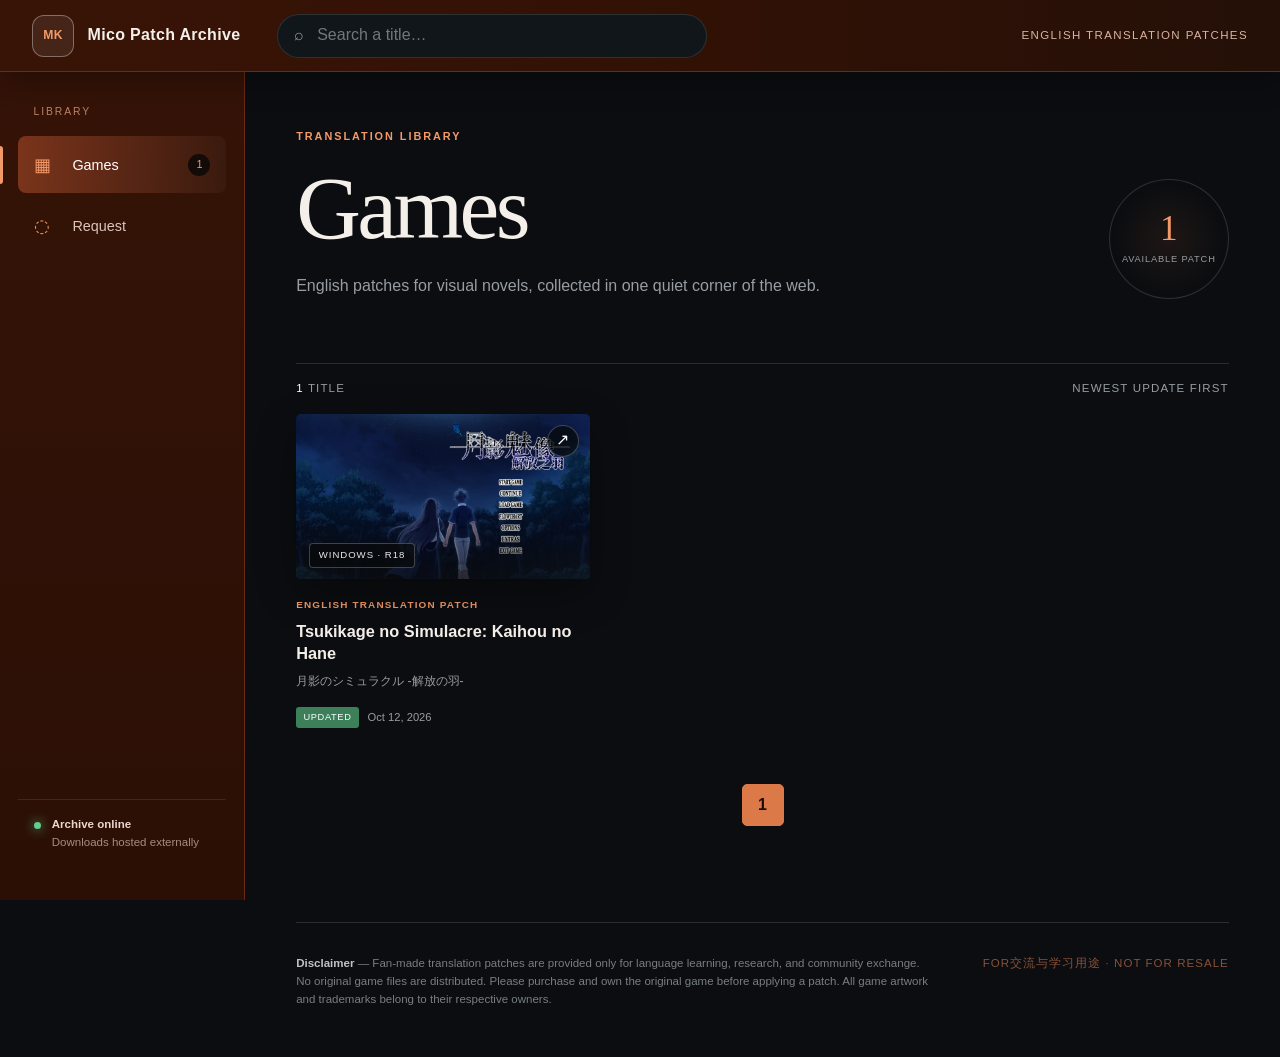
==== commit 3a858f66: "Fix static asset cache versioning" ====
--- a/index.html
+++ b/index.html
@@ -6,9 +6,9 @@
   <meta name="description" content="English visual novel translation patches, downloads, and community requests.">
   <meta name="theme-color" content="#0b0d10">
   <title>Games · Mico Patch Archive</title>
-  <link rel="stylesheet" href="styles.css">
-  <script src="games.js" defer></script>
-  <script src="app.js" defer></script>
+  <link rel="stylesheet" href="styles.css?v=20261014b">
+  <script src="games.js?v=20261014b" defer></script>
+  <script src="app.js?v=20261014b" defer></script>
 </head>
 <body data-page="games">
   <a class="skip-link" href="#main">Skip to content</a>
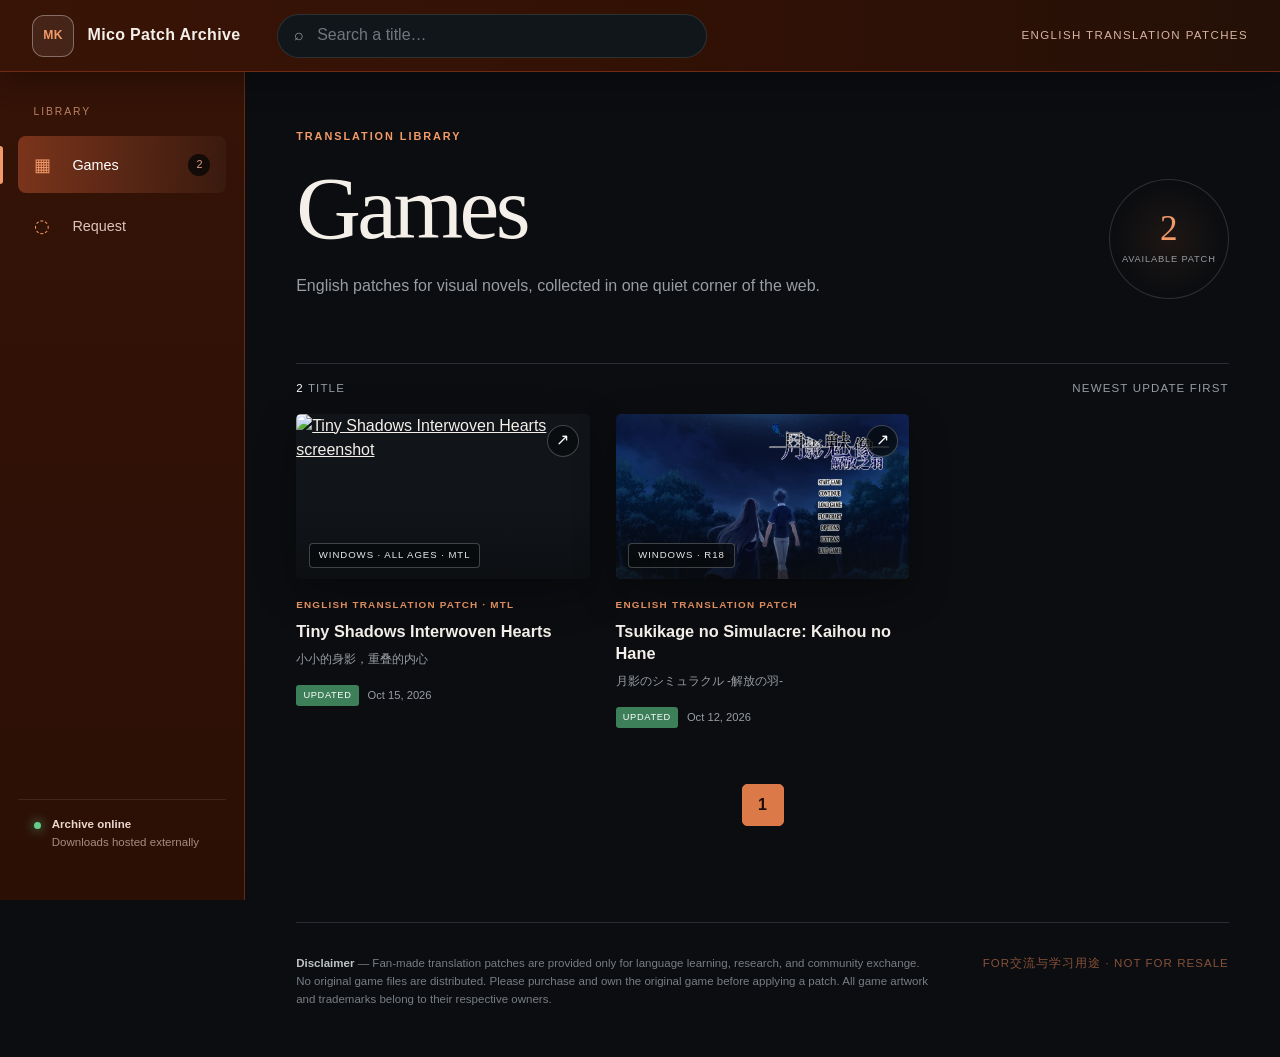
==== commit f908093f: "Add Tiny Shadows game page and MTL label" ====
--- a/index.html
+++ b/index.html
@@ -6,9 +6,9 @@
   <meta name="description" content="English visual novel translation patches, downloads, and community requests.">
   <meta name="theme-color" content="#0b0d10">
   <title>Games · Mico Patch Archive</title>
-  <link rel="stylesheet" href="styles.css?v=20261014b">
-  <script src="games.js?v=20261014b" defer></script>
-  <script src="app.js?v=20261014b" defer></script>
+  <link rel="stylesheet" href="styles.css?v=20261015a">
+  <script src="games.js?v=20261015a" defer></script>
+  <script src="app.js?v=20261015a" defer></script>
 </head>
 <body data-page="games">
   <a class="skip-link" href="#main">Skip to content</a>
--- a/styles.css
+++ b/styles.css
@@ -114,6 +114,7 @@
 .game-facts dt { color: #757b81; font-size: .62rem; text-transform: uppercase; letter-spacing: .1em; }
 .game-facts dd { margin: .25rem 0 0; color: #e1e1df; font-size: .82rem; }
 .rating-tag { border-color: #ba554d !important; color: #ff9a91 !important; }
+.translation-tag { border-color: #c18f3b !important; background: #c18f3b1c; color: #ffd88c !important; font-weight: 800; }
 .rating-value { color: #ff8c83 !important; font-weight: 750; }
 .vndb-link { display: inline-flex; gap: 1.5rem; align-items: center; padding-bottom: .35rem; border-bottom: 1px solid var(--accent); color: var(--accent-bright); text-decoration: none; font-size: .72rem; text-transform: uppercase; letter-spacing: .1em; }
 .detail-section, .download-section, .detail-footer { width: min(var(--content), calc(100% - 8vw)); margin-left: auto; margin-right: auto; }
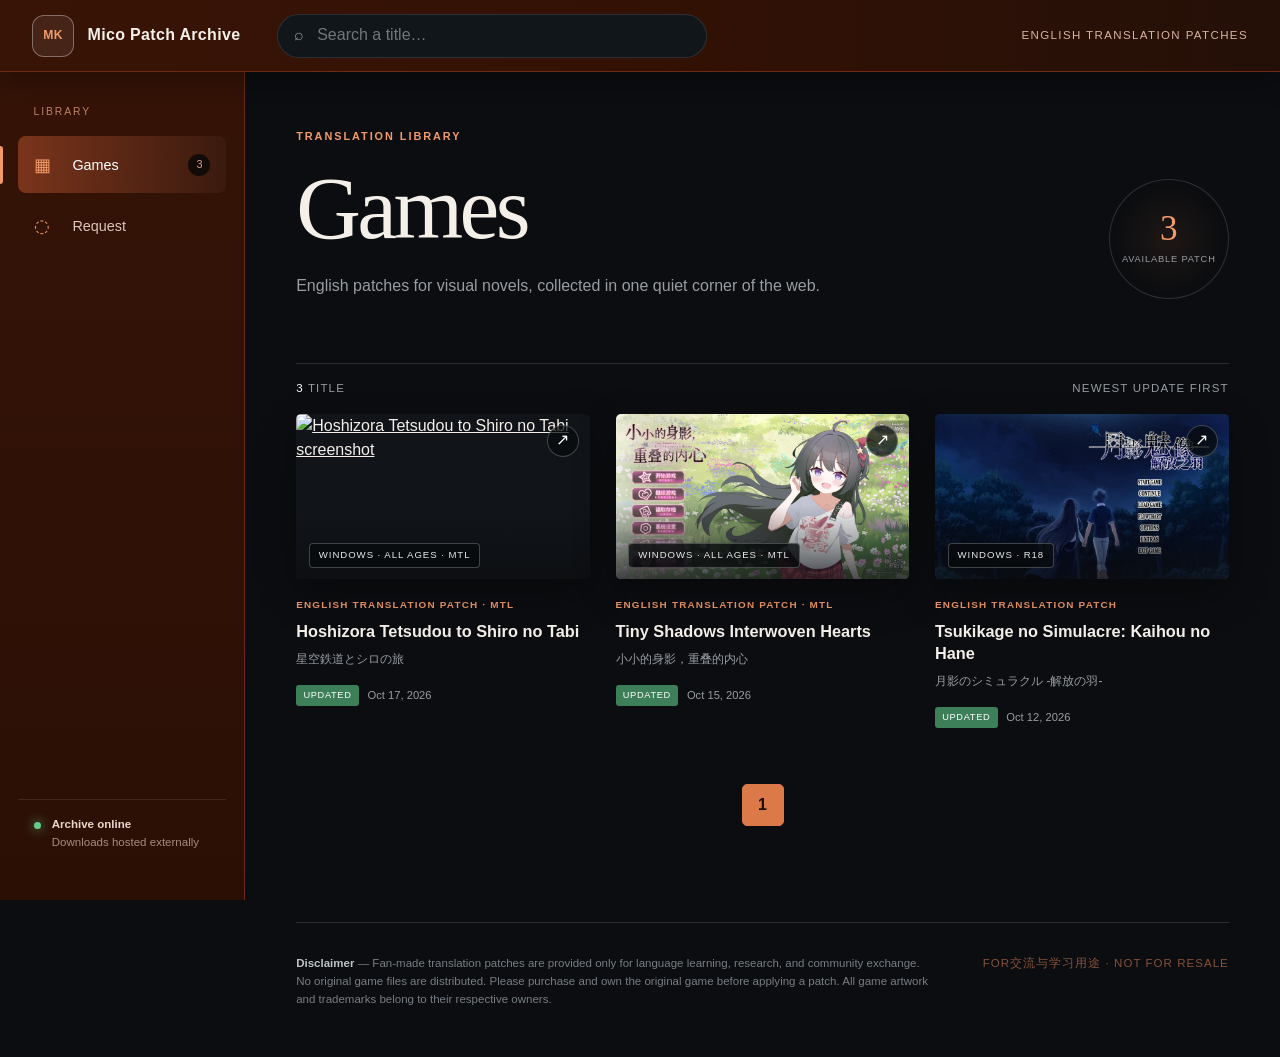
==== commit 91fd88ee: "Add Hoshizora game listing and MTL label" ====
--- a/index.html
+++ b/index.html
@@ -6,9 +6,9 @@
   <meta name="description" content="English visual novel translation patches, downloads, and community requests.">
   <meta name="theme-color" content="#0b0d10">
   <title>Games · Mico Patch Archive</title>
-  <link rel="stylesheet" href="styles.css?v=20261015a">
-  <script src="games.js?v=20261015a" defer></script>
-  <script src="app.js?v=20261015a" defer></script>
+  <link rel="stylesheet" href="styles.css?v=20261017a">
+  <script src="games.js?v=20261017a" defer></script>
+  <script src="app.js?v=20261017a" defer></script>
 </head>
 <body data-page="games">
   <a class="skip-link" href="#main">Skip to content</a>
